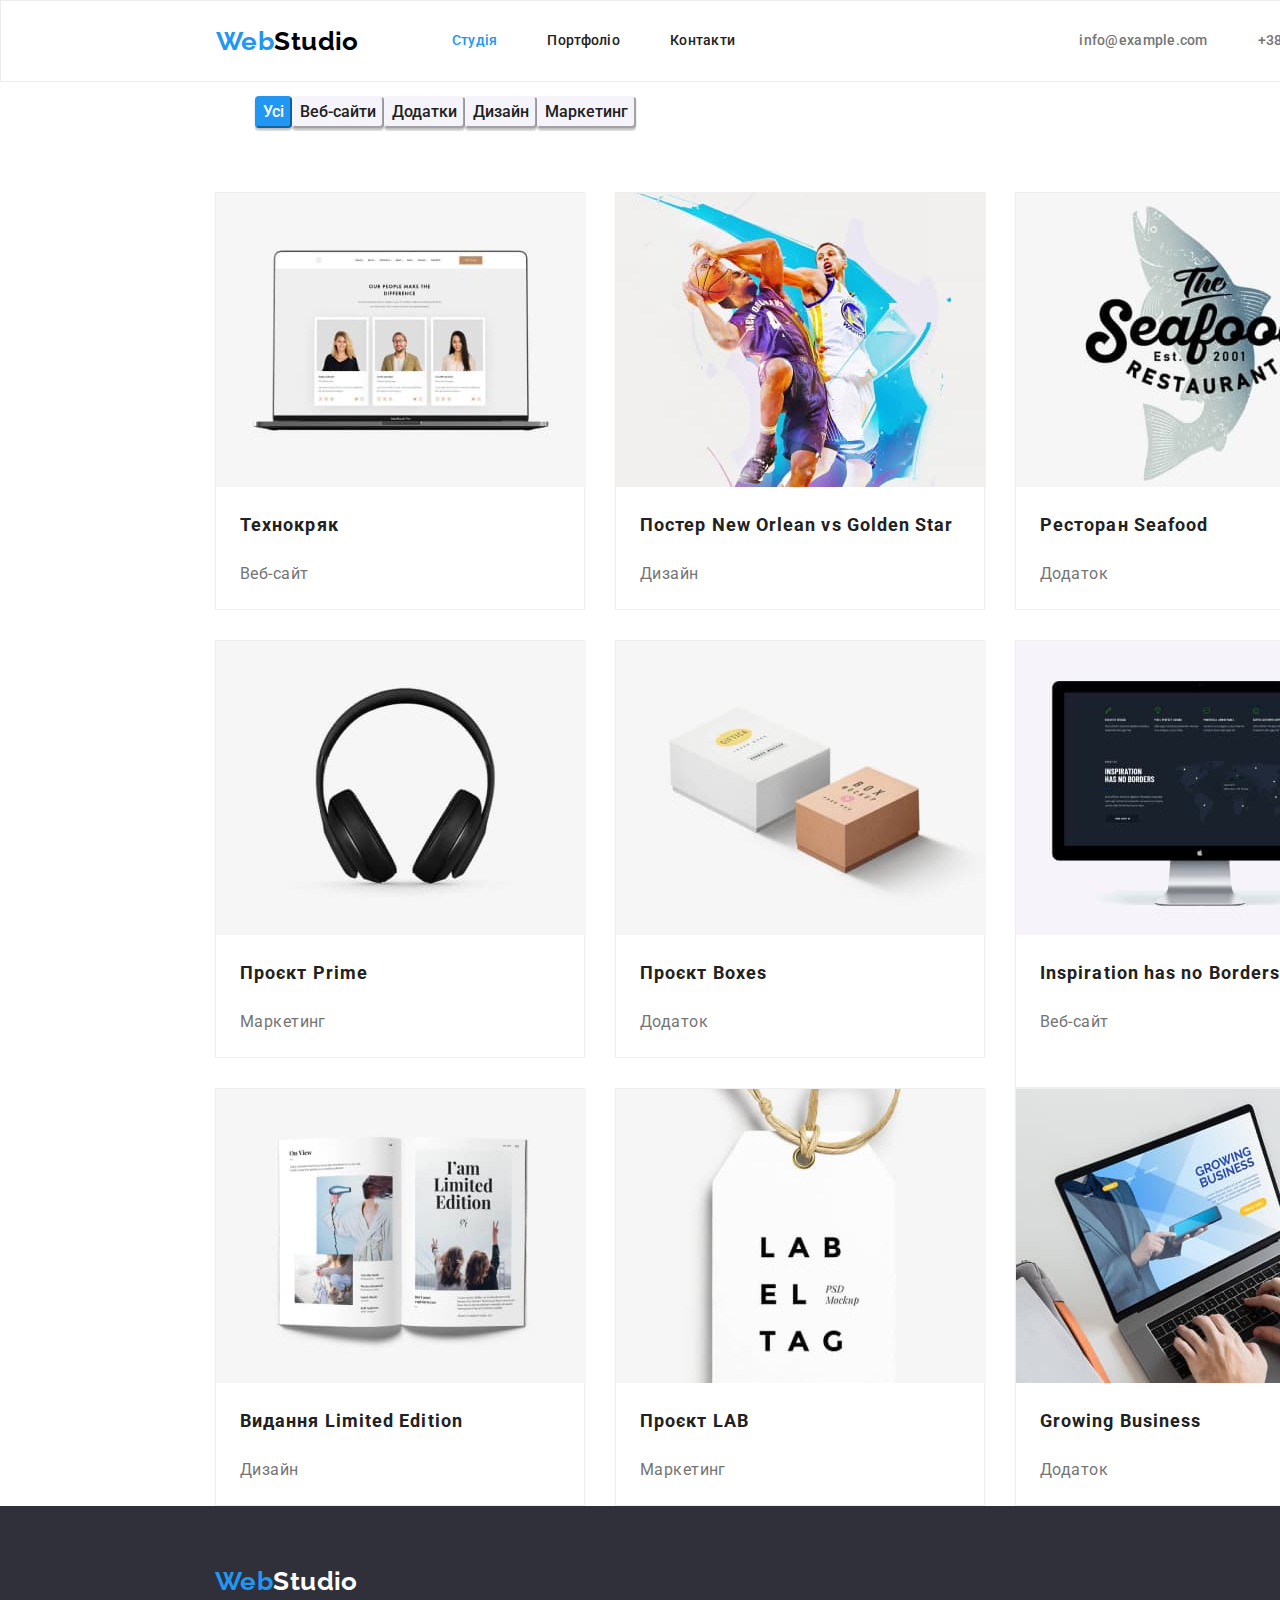
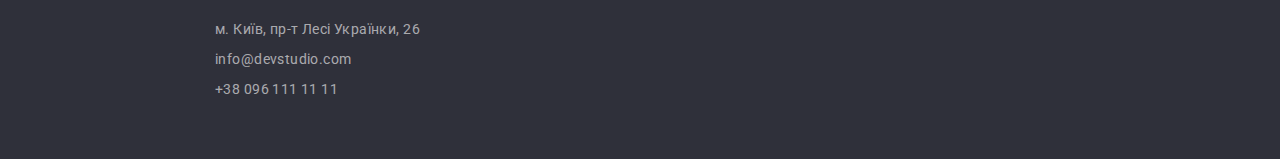
==== Portfolio.html @ 350e9b23 "commit" ====
<!DOCTYPE html>
<html lang="ua">
     <head>
            <meta charset="UTF-8" />
            <meta http-equiv="X-UA-Compatible" content="IE=edge" />
            <meta name="viewport" content="width=device-width, initial-scale=1.0" />
            <title>Студія</title>
            <link rel="stylesheet" href="./css/main.css">
            <link rel="stylesheet" href="./css/modern-normalize.css">
            <link rel="preconnect" href="https://fonts.googleapis.com">
            <link rel="preconnect" href="https://fonts.gstatic.com" crossorigin>
            <link rel="preconnect" href="https://fonts.googleapis.com">
            <link rel="preconnect" href="https://fonts.gstatic.com" crossorigin>
            <link href="https://fonts.googleapis.com/css2?family=Raleway:wght@500;700&family=Roboto:wght@400;500;700;900&display=swap" rel="stylesheet">
    </head>
    <body>
        <header class="header">
            <div class="nav-page conteiner">
            <a href="./index.html" class="logo link"><span>Web</span>Studio</a>
            <nav>
                <ul class="site-nav list">
                    <li><a class="link active" href="./index.html">Студія</a></li>
                    <li><a class="link" href="./Portfolio.html">Портфоліо</a></li>
                    <li><a class="link" href="#">Контакти</a></li>
                </ul>
            </nav>
            <ul class="auth-nav list">
                <li><a class="link" href="mailto:info@example.com">info@example.com</a></li>
                <li><a class="link" href="tel:+380991111111">+38 099 111 11 11</a></li>
            </ul>
        </div>
        </header>
        <main>
        <section class="portfolio">
        <div class="menu conteiner">
            <ul class="list">
                <li><button class="menu-button active" type="button">Усі</button></li>
                <li><button class="menu-button" type="button">Веб-сайти</button></li>
                <li><button class="menu-button" type="button">Додатки</button></li>
                <li><button class="menu-button" type="button">Дизайн</button></li>
                <li><button class="menu-button" type="button">Маркетинг</button></li>
            </ul>
        </div>
        <div class="conteiner">
            <ul class="examples list">
                <li class="card">
                    <div class="card-img">
                        <img src="./Images/Портфоліо1.jpg" alt="Сайт на ноутбуці" width="370px"></div>
                    <div class="card-text">
                        <h2 class="title">Технокряк</h2>
                        <p class="text"> Веб-сайт</p>
                    </div>
                </li>
                <li class="card">
                    <div class="card-img">
                        <img src="./Images/Портфоліо2.jpg" alt="Постер з баскетболістами" width="370px"></div>
                    <div class="card-text">
                        <h2 class="title">Постер New Orlean vs Golden Star</h2>
                        <p class="text">Дизайн</p>
                    </div>
                </li>
                <li class="card">
                    <div class="card-img">
                        <img src="./Images/Портфоліо3.jpg" alt="Логотип" width="370px"></div>
                    <div class="card-text">
                        <h2 class="title">Ресторан Seafood</h2>
                        <p class="text">Додаток</p>
                    </div>
                </li>
                <li class="card">
                    <div class="card-img">
                        <img src="./Images/Портфоліо4.jpg" alt="Навушники" width="370px"></div>
                    <div class="card-text">
                        <h2 class="title">Проєкт Prime</h2>
                        <p class="text">Маркетинг</p>
                    </div>
                </li>
                <li class="card">
                    <div class="card-img">
                        <img src="./Images/Портфоліо5.jpg" alt="Коробки" width="370px"></div>
                    <div class="card-text">
                        <h2 class="title">Проєкт Boxes</h2>
                        <p class="text">Додаток</p>
                    </div>
                </li>
                <li class="card">
                    <div class="card-img">
                        <img src="./Images/Портфоліо6.jpg" alt="Веб-сайт" width="370px"></div>
                    <div class="card-text">
                        <h2 class="title">Inspiration has no Borders</h2>
                        <p class="text">Веб-сайт</p>
                    </div>
                </li>
                <li class="card">
                    <div class="card-img">
                        <img src="./Images/Портфоліо7.jpg" alt="Журнал" width="370px"></div>
                    <div class="card-text">
                        <h2 class="title">Видання Limited Edition</h2>
                        <p class="text">Дизайн</p>
                    </div>
                </li>
                <li class="card">
                    <div class="card-img">
                        <img src="./Images/Портфоліо8.jpg" alt="Лейб" width="370px"></div>
                    <div class="card-text">
                        <h2 class="title">Проєкт LAB</h2>
                        <p class="text">Маркетинг</p>
                    </div>
                </li>
                    <li class="card">
                        <div class="card-img">
                            <img src="./Images/Портфоліо9.jpg" alt="Людина працює перед ноутбуком" width="370px"></div>
                        <div class="card-text">
                            <h2 class="title">Growing Business</h2>
                            <p class="text">Додаток</p>
                        </div>
                    </li>
            </ul>
        </div>
        </section>
        </main>
        <footer class="footer">
            <div class="conteiner">
            <a href="./index.html" class="logo-footer link"><span>Web</span>Studio</a>
            <address class="address"> 
               <a class="map link" href="Google map" target="_blank"> м. Київ, пр-т Лесі Українки, 26</a> 
               <a class="link" href="mailto:info@devstudio.com">info@devstudio.com</a> 
               <a class="link" href="tel:+380961111111">  +38 096 111 11 11</a>
            </address>
            </div>
        </footer>
    </body>
</html>
---- css/main.css ----
:root {
    --primary-text-color: #757575;
    --primary-black-color: #212121;
    --primary-white-color: #FFFFFF;
    --secondary-black-color: #000000;
    --accent-color: #2196F3;
    --white-bgc-color: #FFFFFF;
    --primary-bgc-color: #2F303A;
    --secondary-bgc-color: #F5F4FA; 
    --button-color: #2196F3;
}

body{
    color: var(--primary-text-color);

    width: 1600px;
    margin: 0;
}

*
::before, 
::after {
    box-sizing: border-box;
}

.list {
    list-style: none;
}

.link {
    text-decoration: none;
}

/* Header */

.header {
    background-color: var(--white-bgc-color);
    border: 1px solid #ECECEC;
}

.conteiner {
    width: 1200px;
    padding-left: 15px;
    padding-right: 15px;
    margin-left: 200px;
    margin-right: 200px;

    font-family: roboto,sans-serif;
    font-weight: 400;
    font-size: 14px;
    line-height: 1.7;
    letter-spacing: 0.03em;
    font-style: normal;
}

.header .conteiner {
    height: 80px;
    align-items: center;
}

.nav-page {
    display: flex;
    flex-direction: row;
}

.logo {
    font-family: raleway, sans-serif;
    font-style: normal;
    font-weight: 700;
    font-size: 26px;
    line-height: 1.19;
    color: var(--secondary-black-color);

    margin-top: auto;
    margin-bottom: auto;
    margin-right: 93px;
}

span {
    color: var(--accent-color);
}

.site-nav {
    display: flex;
    flex-direction: row;

    padding-left: 0px;
}

.site-nav > li:not(:last-child) {
    margin-right: 50px;
}

.site-nav .link {
    font-weight: 500;
    line-height: 1.14;
    letter-spacing: 0.02em;

    color: var(--primary-black-color);
}

.site-nav .active {
    color: var(--accent-color);
}

.auth-nav {
    display: flex;
    flex-direction: row;

    padding-left: 0px;
    margin-left: 344px;
}

.auth-nav > li:not(:last-child) {
    margin-right: 50px;
}

.site-nav .link:hover,
.site-nav .link:focus {
    color: var(--accent-color);
}

.auth-nav .link {
    font-weight: 500;
    line-height: 1.14;
    letter-spacing: 0.02em;

    color: var(--primary-text-color);
}

.auth-nav .link:hover,
.auth-nav .link:focus {
    color: var(--accent-color);
}

/* HERO */

.hero {
    display: flex;
    flex-direction: column;
    align-items: center;
    width: 1600px;
    height: 600px;
    background-color: var(--primary-bgc-color);
}

.hero .conteiner {
    display: flex;
    align-items: center;
    flex-wrap: nowrap;
    flex-direction: column;

    margin-top: 200px;
    margin-bottom: 200px;
}

.hero .title {
    font-style: normal;
    font-weight: 900;
    font-size: 44px;
    line-height: 1.36;
    letter-spacing: 0.06em;
    text-align: center;
    text-transform: uppercase;

    color: var(--primary-white-color);
    margin-top: 0px;
    margin-bottom: 30px;
    max-width: 696px;
}

.hero-button {
    display: flex;
    align-items: center;
    text-align: center;
    padding: 8px 30px;
    background-color: var(--button-color);
    box-shadow: 0px 4px 4px rgba(0, 0, 0, 0.15);
    border-radius: 4px;
    max-width: 216px;
    max-height: 50px;

    font-family: roboto, sans-serif;
    font-weight: 700;
    font-style: normal;
    font-size: 16px;
    line-height: 1.88;
    letter-spacing: 0.06em;
    
    color: var(--primary-white-color);
    cursor: pointer;
}

/* Adventages */

.adventages {
    margin-top: 94px;
    margin-bottom: 94px;
}

.adventages .list {
    display: flex;
    flex-direction: row;
    padding-left: 0;
    margin: 0;
    max-height:98px;
}

.adventages .item {
    width: 270px;
}

.adventages .item:not(:first-child) {
    margin-left: 30px;
}

.adventages .title {
    display: none;
}

.adventages .name {
    margin-top: 0;
    margin-bottom: 10px;
    height: 16px;

    font-weight: 700;
    line-height: 1.14;
 
    color: var(--primary-black-color);
    text-transform: uppercase;
}

.adventages .text {
    line-height: 1.71;
    margin: 0;
}

/* WORK */

.work {
    background-color: var(--white-bgc-color);
    margin-bottom: 94px;
}

.work .conteiner {
    display: flex;
    align-items: center;
    flex-direction: column;
    margin-bottom: 94px;
}

.work .title {
    margin-top: 0;
    margin-bottom: 50px;
    max-width: 366px;
    max-height: 42px;

    font-family: roboto, sans-serif;
    font-weight: 700;
    font-size: 36px;
    line-height: 1.17;


    color: var(--primary-black-color);
}

.work .list {
    display: flex;
    flex-direction: row;
    padding-left: 0;
    margin-top: 0;
    margin-bottom: 0;
}

.work .item{
    display: inline-block;
    max-width: 370px;
    max-height: 294px;
}

.work .item:not(:first-child){
    margin-left: 30px;
}

/* TEAM */

.team {
    padding-top: 94px;
    padding-bottom: 94px;
    background-color: var(--secondary-bgc-color);
    font-family: roboto, sans-serif;
}

.team .title {
    margin-top: 0;
    margin-bottom: 50px;
    font-weight: 700;
    font-size: 36px;
    line-height: 1.17;
    text-align: center;

    color: var(--primary-black-color);
}

.team .list {
    display: flex;
    flex-direction: row;
    padding-left: 0;
    margin: 0;
}

.team .card {
    display: inline-block;
    background-color: var(--white-bgc-color);
    box-shadow: 0px 1px 3px rgba(0, 0, 0, 0.12), 0px 1px 1px rgba(0, 0, 0, 0.14), 0px 2px 1px rgba(0, 0, 0, 0.2);
    border-radius: 0px 0px 4px 4px;
    width: 270px;
    height: 368px;
}

.team .card:not(:first-child){
    margin-left: 30px;
}

.team .item {
    margin-bottom: -7px;
}

.team .name {
    margin-top: 30px;
    margin-bottom: 10px;

    font-style: normal;
    font-weight: 500;
    font-size: 16px;
    line-height: 1.19;
    text-align: center;

    color: var(--primary-black-color)
}

.team .text {
    margin-bottom: 30px;
    margin-top: 0px;

    font-style: normal;
    font-weight: 400;
    font-size: 16px;
    line-height: 1.19;
    text-align: center;
}

/* FOOTER */

.footer {
    background-color: var(--primary-bgc-color);
    padding-top: 60px;
    padding-bottom: 60px;
}

.footer .adress{
    margin-top: 20px;
    font-style: normal;
}

.footer .logo-footer {
    font-family: raleway, sans-serif;
    font-style: normal;
    font-weight: 700;
    font-size: 26px;
    line-height: 1.19;
    color: var(--primary-white-color);
    width: 145px;
    height: 31px;
}

.address {
    display: flex;
    flex-direction: column;
    margin-top: 20px;
}

.adress .map.link {
    line-height: 1.71;
    color: var(--primary-white-color);
}

.address .link {
    max-height: 21px;
    
    font-family: inherit;
    font-style: normal;
    line-height: 1.71;
    color: rgba(255, 255, 255, 0.6);
}

.address .link:not(:last-child) {
    margin-bottom: 9px;
}

.adress .link:hover,
.adress .link:focus {
    color: var(--accent-color);
}

/* PORTFOLIO */

.portfolio {
    display: flex;
    background-color: var(--white-bgc-color);
    flex-direction: column;
}

.portfolio .menu{
    display: flex;
    align-self: center;
    width: 1200px;
    padding-left: 15px;
    padding-right: 15px;
    margin-left: 200px;
    margin-right: 200px;
}

.portfolio .list{
    display: flex;
    flex-direction: row;
    align-self: center;
    padding-right: 0;

    font-family: roboto,sans-serif;
    font-weight: 400;
    font-size: 14px;
    line-height: 1.7;
    letter-spacing: 0.03em;
    font-style: normal; 
}

.menu .menu-button {
    font-weight: 500;
    font-size: 16px;
    line-height: 1.62;
    text-align: center;

    color: var(--primary-black-color);
    border-color: var(--secondary-bgc-color);

    background: var(--secondary-bgc-color);
    box-shadow: 0px 3px 1px rgba(0, 0, 0, 0.1), 0px 1px 2px rgba(0, 0, 0, 0.08), 0px 2px 2px rgba(0, 0, 0, 0.12);
    border-radius: 4px;
}

.menu > li:not(:last-child) {
    margin-right: 8px;
}

.menu .menu-button:hover,
.menu .menu-button:focus {
    background-color: var(--accent-color);
    color: var(--primary-white-color);
    box-shadow: 0px 3px 1px rgba(0, 0, 0, 0.1), 0px 1px 2px rgba(0, 0, 0, 0.08), 0px 2px 2px rgba(0, 0, 0, 0.12);
}

.menu .menu-button.active {

    color: var(--primary-white-color);
    background-color: var(--accent-color);
    border-color: var(--button-color);
    box-shadow: 0px 3px 1px rgba(0, 0, 0, 0.1), 0px 1px 2px rgba(0, 0, 0, 0.08), 0px 2px 2px rgba(0, 0, 0, 0.12);
}

.portfolio .examples {
    display: flex;
    flex-direction: row;
    align-self: center;
    flex-wrap: wrap;
    padding-top: 50px;
    padding-left: 0;
    margin: 0;
}

.portfolio .card{
    margin-right: 30px;
    margin-bottom: 30px;
    width: 372px;
    border: 1px solid #EEEEEE;
}

.portfolio .card:nth-child(3n) {
    margin-right: 0;
}

.portfolio .card:nth-child(n+6) {
    margin-bottom: 0px;
}

.examples .card-img {
    display: block;
    width: 370px;
    height: 294px;
}

.examples .card-text {
    width: 370px;
    padding-top: 20px;
    padding-bottom: 20px;
    padding-left: 24px;
    padding-right: 24px;
}

.examples .title {
    margin-top: 0;
    font-style: normal;
    font-weight: 700;
    font-size: 18px;
    line-height: 2.00;
    letter-spacing: 0.06em;

    color: var(--primary-black-color);
}

.examples .text {
    margin-bottom: 0;
    font-size: 16px;
    line-height: 1.88;
}

.examples .card {
    background-color: var(--primary-white-color);
    width: 370px;
}
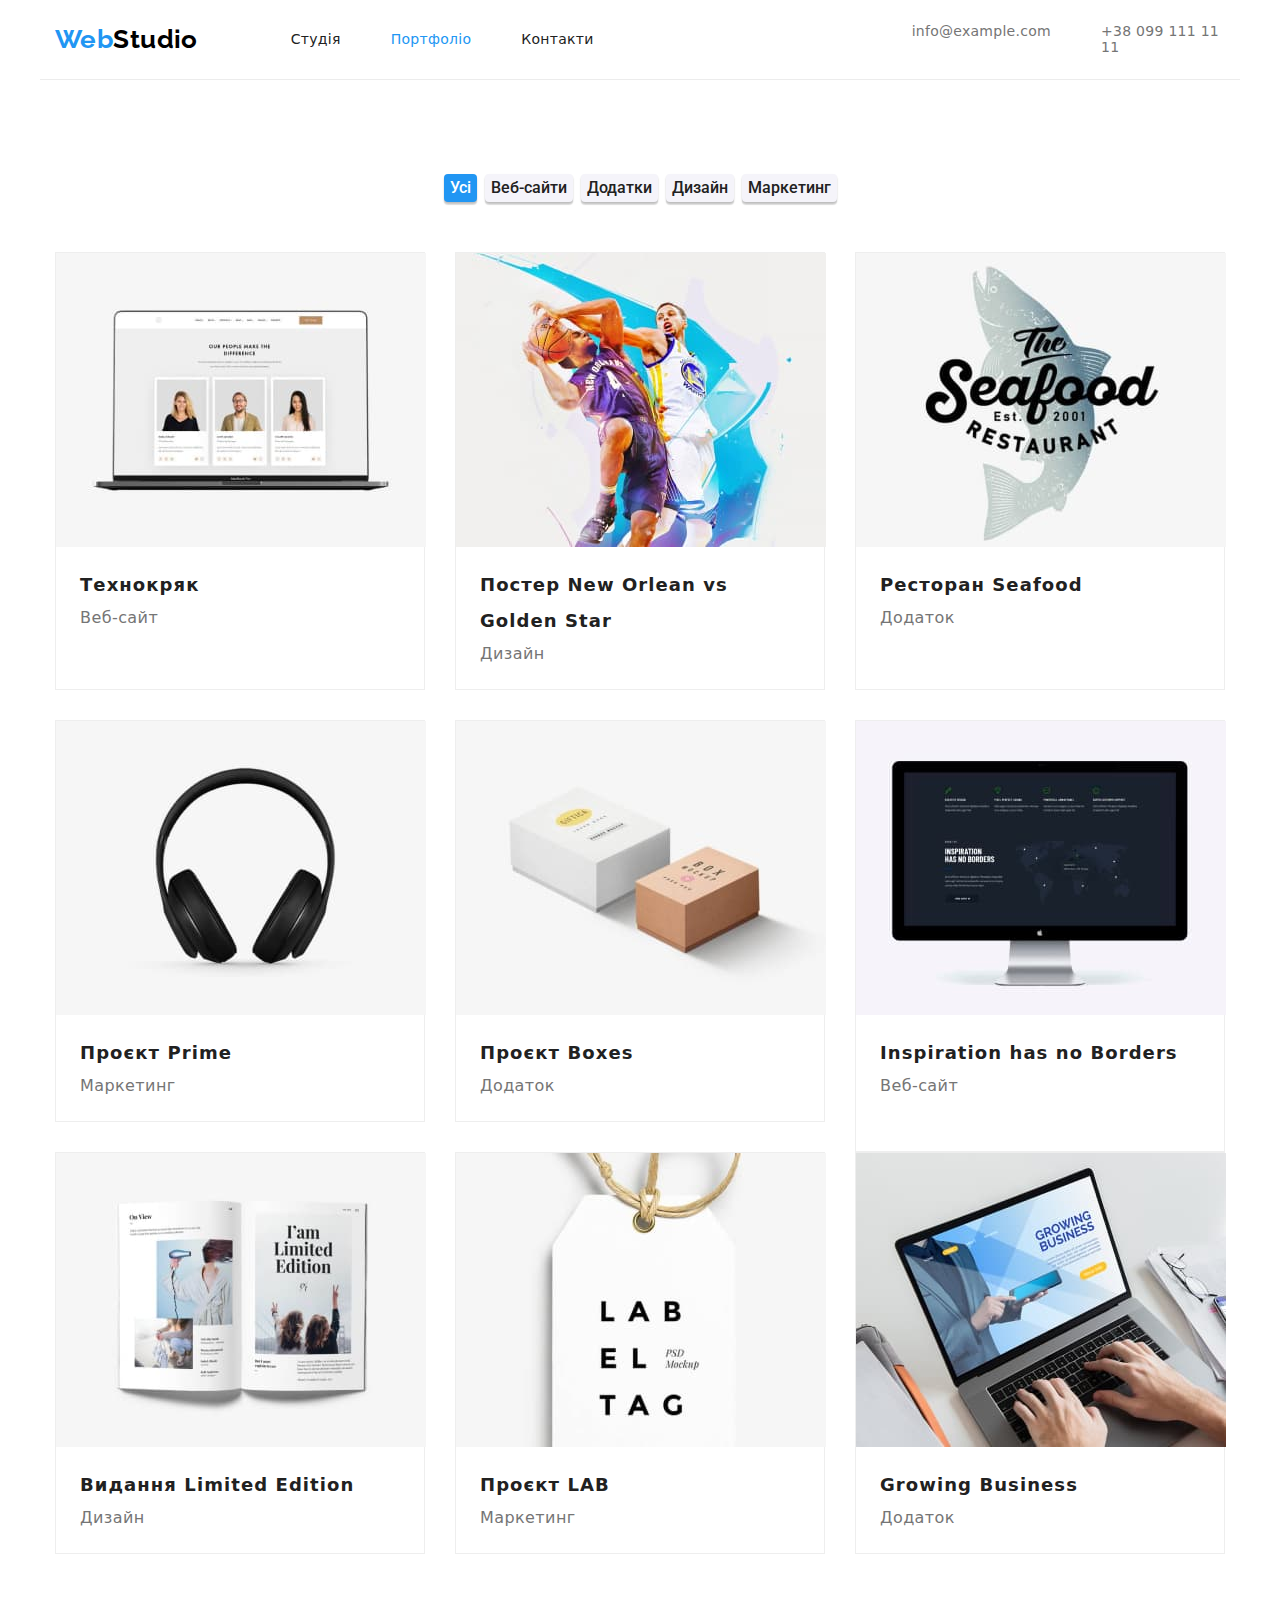
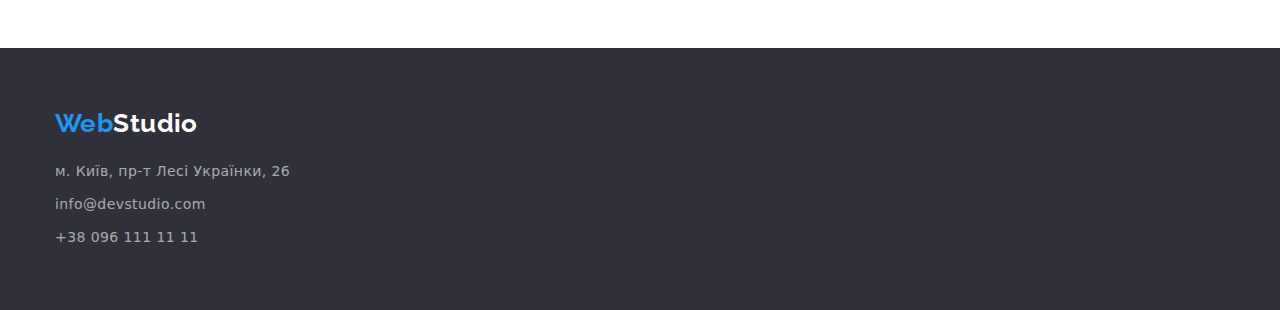
==== commit 427890a7: "commit" ====
--- a/Portfolio.html
+++ b/Portfolio.html
@@ -19,8 +19,8 @@
             <a href="./index.html" class="logo link"><span>Web</span>Studio</a>
             <nav>
                 <ul class="site-nav list">
-                    <li><a class="link active" href="./index.html">Студія</a></li>
-                    <li><a class="link" href="./Portfolio.html">Портфоліо</a></li>
+                    <li><a class="link" href="./index.html">Студія</a></li>
+                    <li><a class="link active" href="./Portfolio.html">Портфоліо</a></li>
                     <li><a class="link" href="#">Контакти</a></li>
                 </ul>
             </nav>
@@ -32,8 +32,8 @@
         </header>
         <main>
         <section class="portfolio">
-        <div class="menu conteiner">
-            <ul class="list">
+        <div class="menu-conteiner">
+            <ul class=" list">
                 <li><button class="menu-button active" type="button">Усі</button></li>
                 <li><button class="menu-button" type="button">Веб-сайти</button></li>
                 <li><button class="menu-button" type="button">Додатки</button></li>
@@ -41,7 +41,7 @@
                 <li><button class="menu-button" type="button">Маркетинг</button></li>
             </ul>
         </div>
-        <div class="conteiner">
+        <div class="examples-conteiner">
             <ul class="examples list">
                 <li class="card">
                     <div class="card-img">
--- a/css/main.css
+++ b/css/main.css
@@ -12,40 +12,9 @@
 }
 
 body{
+    margin: 0 auto;
+
     color: var(--primary-text-color);
-
-    width: 1600px;
-    margin: 0;
-}
-
-*
-::before, 
-::after {
-    box-sizing: border-box;
-}
-
-.list {
-    list-style: none;
-}
-
-.link {
-    text-decoration: none;
-}
-
-/* Header */
-
-.header {
-    background-color: var(--white-bgc-color);
-    border: 1px solid #ECECEC;
-}
-
-.conteiner {
-    width: 1200px;
-    padding-left: 15px;
-    padding-right: 15px;
-    margin-left: 200px;
-    margin-right: 200px;
-
     font-family: roboto,sans-serif;
     font-weight: 400;
     font-size: 14px;
@@ -53,6 +22,54 @@
     letter-spacing: 0.03em;
     font-style: normal;
 }
+   
+h1,
+h2,
+h3,
+h4,
+h5,
+h6,
+p,
+ul {
+    margin: 0;
+    padding: 0;
+}
+
+button {
+    border: 0;
+}
+
+img {
+    display: block;
+}
+
+*
+::before, 
+::after {
+    box-sizing: border-box;
+}
+
+.list {
+    list-style: none;
+}
+
+.link {
+    text-decoration: none;
+}
+
+/* Header */
+
+.conteiner, .menu-conteiner, .examples-conteiner {
+    width: 1200px;
+    padding-left: 15px;
+    padding-right: 15px;
+    margin:0 auto;
+}
+
+.header {
+    background-color: var(--white-bgc-color);
+
+}
 
 .header .conteiner {
     height: 80px;
@@ -62,6 +79,7 @@
 .nav-page {
     display: flex;
     flex-direction: row;
+    border-bottom: 1px solid #ECECEC;
 }
 
 .logo {
@@ -84,8 +102,9 @@
 .site-nav {
     display: flex;
     flex-direction: row;
-
     padding-left: 0px;
+    margin-top: auto;
+    margin-bottom: auto;
 }
 
 .site-nav > li:not(:last-child) {
@@ -107,9 +126,10 @@
 .auth-nav {
     display: flex;
     flex-direction: row;
-
     padding-left: 0px;
-    margin-left: 344px;
+    margin-left: 318px;
+    margin-top: auto;
+    margin-bottom: auto;
 }
 
 .auth-nav > li:not(:last-child) {
@@ -122,6 +142,9 @@
 }
 
 .auth-nav .link {
+    display: flex;
+    justify-content: center;
+    align-items: center;
     font-weight: 500;
     line-height: 1.14;
     letter-spacing: 0.02em;
@@ -129,9 +152,21 @@
     color: var(--primary-text-color);
 }
 
+.auth-nav .envelope-icon,
+.auth-nav .smartphone-icon{
+    margin-right: 10px;
+    fill: var(--primary-text-color);
+}
+
+
 .auth-nav .link:hover,
-.auth-nav .link:focus {
+.auth-nav .link:focus{
     color: var(--accent-color);
+}
+
+.envelope-icon,.smartphone-icon:hover,
+.envelope-icon,.smartphone-icon:focus{
+    fill: var(--accent-color);
 }
 
 /* HERO */
@@ -140,9 +175,8 @@
     display: flex;
     flex-direction: column;
     align-items: center;
-    width: 1600px;
-    height: 600px;
-    background-color: var(--primary-bgc-color);
+    background-image: url(/Images/bgc-hero.jpg);
+    background-size: cover;
 }
 
 .hero .conteiner {
@@ -174,14 +208,11 @@
     display: flex;
     align-items: center;
     text-align: center;
-    padding: 8px 30px;
+    padding: 10px 32px;
     background-color: var(--button-color);
     box-shadow: 0px 4px 4px rgba(0, 0, 0, 0.15);
     border-radius: 4px;
-    max-width: 216px;
-    max-height: 50px;
-
-    font-family: roboto, sans-serif;
+    
     font-weight: 700;
     font-style: normal;
     font-size: 16px;
@@ -197,18 +228,27 @@
 .adventages {
     margin-top: 94px;
     margin-bottom: 94px;
-}
+ }
 
 .adventages .list {
     display: flex;
     flex-direction: row;
     padding-left: 0;
     margin: 0;
-    max-height:98px;
 }
 
 .adventages .item {
     width: 270px;
+}
+
+.adventages .adventages-icon-bgc {
+    display: flex;
+    align-items: center;
+    justify-content: center;
+    height: 120px;
+    background-color: var(--secondary-bgc-color);
+    border-radius: 4px;
+    margin-bottom: 30px;
 }
 
 .adventages .item:not(:first-child) {
@@ -222,7 +262,6 @@
 .adventages .name {
     margin-top: 0;
     margin-bottom: 10px;
-    height: 16px;
 
     font-weight: 700;
     line-height: 1.14;
@@ -243,24 +282,14 @@
     margin-bottom: 94px;
 }
 
-.work .conteiner {
-    display: flex;
-    align-items: center;
-    flex-direction: column;
-    margin-bottom: 94px;
-}
-
 .work .title {
     margin-top: 0;
     margin-bottom: 50px;
-    max-width: 366px;
-    max-height: 42px;
-
-    font-family: roboto, sans-serif;
+    text-align: center;
+
     font-weight: 700;
     font-size: 36px;
     line-height: 1.17;
-
 
     color: var(--primary-black-color);
 }
@@ -271,12 +300,6 @@
     padding-left: 0;
     margin-top: 0;
     margin-bottom: 0;
-}
-
-.work .item{
-    display: inline-block;
-    max-width: 370px;
-    max-height: 294px;
 }
 
 .work .item:not(:first-child){
@@ -289,7 +312,6 @@
     padding-top: 94px;
     padding-bottom: 94px;
     background-color: var(--secondary-bgc-color);
-    font-family: roboto, sans-serif;
 }
 
 .team .title {
@@ -306,8 +328,6 @@
 .team .list {
     display: flex;
     flex-direction: row;
-    padding-left: 0;
-    margin: 0;
 }
 
 .team .card {
@@ -315,16 +335,10 @@
     background-color: var(--white-bgc-color);
     box-shadow: 0px 1px 3px rgba(0, 0, 0, 0.12), 0px 1px 1px rgba(0, 0, 0, 0.14), 0px 2px 1px rgba(0, 0, 0, 0.2);
     border-radius: 0px 0px 4px 4px;
-    width: 270px;
-    height: 368px;
 }
 
 .team .card:not(:first-child){
     margin-left: 30px;
-}
-
-.team .item {
-    margin-bottom: -7px;
 }
 
 .team .name {
@@ -341,7 +355,7 @@
 }
 
 .team .text {
-    margin-bottom: 30px;
+    padding-bottom: 16px;
     margin-top: 0px;
 
     font-style: normal;
@@ -350,6 +364,45 @@
     line-height: 1.19;
     text-align: center;
 }
+
+.social-link__list{
+    display: flex;
+    justify-content: center;
+    margin-bottom: 30px;
+}
+
+.social-link__list .social-link__item {
+    display: flex;
+    justify-content: center;
+    width: 44px;
+    height: 44px;
+}
+
+.social-link {
+    display: flex;
+    align-self: center;
+}
+
+.social-link__list .social-link__item:hover,
+.social-link__list .social-link__item:focus {
+    background-color: var(--accent-color);
+    background-size: 44px 44px;
+    border-radius: 50%;
+}
+
+.social-link__list .social-link__item:not(:last-child) {
+    margin-right: 10px;
+}
+
+.social-link__list .social-link__icon {
+    fill: #AFB1B8;
+}
+
+.social-link__list .social-link__icon:hover,
+.social-link__list .social-link__icon:focus {
+    fill: var(--primary-white-color);
+}
+
 
 /* FOOTER */
 
@@ -371,8 +424,6 @@
     font-size: 26px;
     line-height: 1.19;
     color: var(--primary-white-color);
-    width: 145px;
-    height: 31px;
 }
 
 .address {
@@ -387,8 +438,6 @@
 }
 
 .address .link {
-    max-height: 21px;
-    
     font-family: inherit;
     font-style: normal;
     line-height: 1.71;
@@ -407,26 +456,13 @@
 /* PORTFOLIO */
 
 .portfolio {
-    display: flex;
-    background-color: var(--white-bgc-color);
-    flex-direction: column;
-}
-
-.portfolio .menu{
-    display: flex;
-    align-self: center;
-    width: 1200px;
-    padding-left: 15px;
-    padding-right: 15px;
-    margin-left: 200px;
-    margin-right: 200px;
-}
-
-.portfolio .list{
-    display: flex;
-    flex-direction: row;
-    align-self: center;
-    padding-right: 0;
+    margin-bottom: 94px;
+}
+
+.menu-conteiner .list{
+    display: flex;
+    justify-content: center;
+    margin-top: 94px;
 
     font-family: roboto,sans-serif;
     font-weight: 400;
@@ -436,11 +472,16 @@
     font-style: normal; 
 }
 
-.menu .menu-button {
+.menu-conteiner .list > li:not(:last-child) {
+    margin-right: 8px;
+}
+
+.menu-conteiner .menu-button {
     font-weight: 500;
     font-size: 16px;
     line-height: 1.62;
     text-align: center;
+    border: 0;
 
     color: var(--primary-black-color);
     border-color: var(--secondary-bgc-color);
@@ -450,18 +491,15 @@
     border-radius: 4px;
 }
 
-.menu > li:not(:last-child) {
-    margin-right: 8px;
-}
-
-.menu .menu-button:hover,
-.menu .menu-button:focus {
+
+.menu-conteiner .menu-button:hover,
+.menu-conteiner .menu-button:focus {
     background-color: var(--accent-color);
     color: var(--primary-white-color);
     box-shadow: 0px 3px 1px rgba(0, 0, 0, 0.1), 0px 1px 2px rgba(0, 0, 0, 0.08), 0px 2px 2px rgba(0, 0, 0, 0.12);
 }
 
-.menu .menu-button.active {
+.menu-conteiner .menu-button.active {
 
     color: var(--primary-white-color);
     background-color: var(--accent-color);
@@ -494,14 +532,16 @@
     margin-bottom: 0px;
 }
 
+.examples .card {
+    background-color: var(--primary-white-color);
+    width: 370px;
+}
+
 .examples .card-img {
     display: block;
-    width: 370px;
-    height: 294px;
 }
 
 .examples .card-text {
-    width: 370px;
     padding-top: 20px;
     padding-bottom: 20px;
     padding-left: 24px;
@@ -525,7 +565,3 @@
     line-height: 1.88;
 }
 
-.examples .card {
-    background-color: var(--primary-white-color);
-    width: 370px;
-}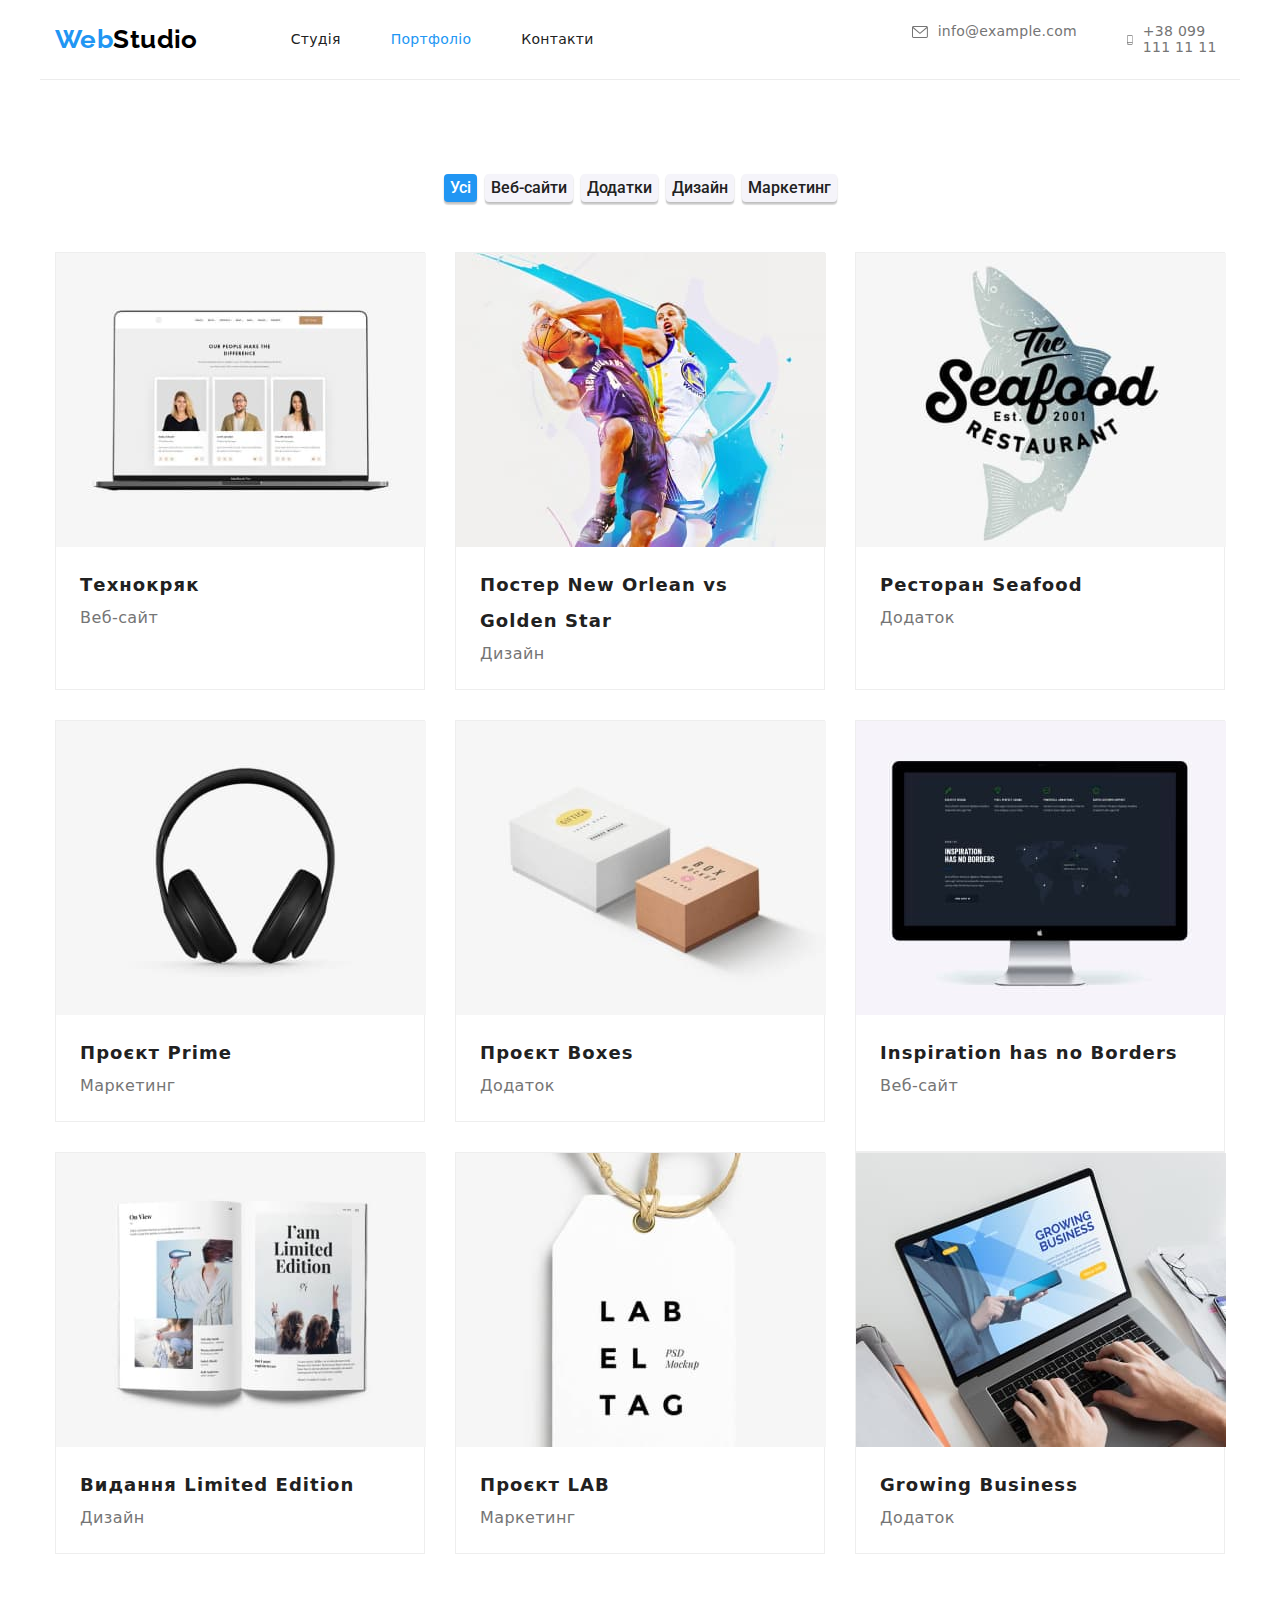
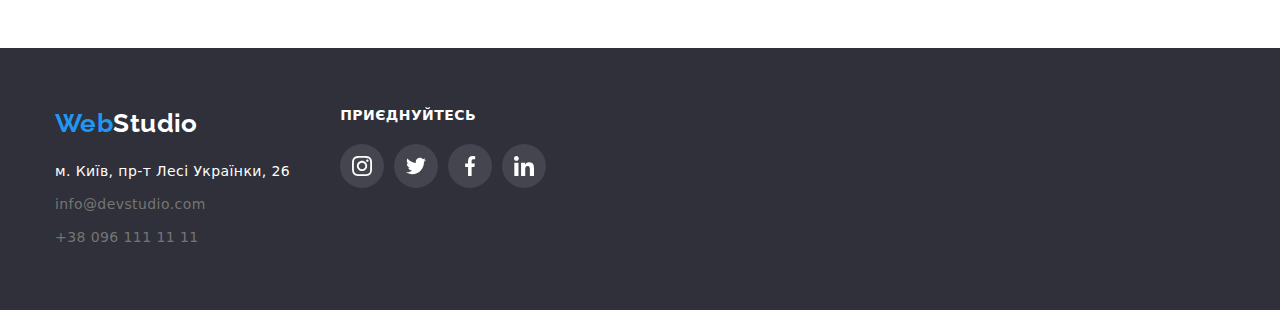
==== commit c43d49aa: "commit" ====
--- a/Portfolio.html
+++ b/Portfolio.html
@@ -25,8 +25,16 @@
                 </ul>
             </nav>
             <ul class="auth-nav list">
-                <li><a class="link" href="mailto:info@example.com">info@example.com</a></li>
-                <li><a class="link" href="tel:+380991111111">+38 099 111 11 11</a></li>
+                    <li class="contacts"><a class="link" href="mailto:info@example.com">
+                        <svg class="envelope-icon" width="16" height="12">
+                            <use href="./Images/sprite.svg#icon-envelope"></use>
+                        </svg>
+                        info@example.com</a></li>
+                    <li class="contacts"><a class="link" href="tel:+380991111111"> 
+                        <svg class="smartphone-icon" width="10" height="16">
+                            <use href="./Images/sprite.svg#icon-smartphone"></use>
+                        </svg>
+                        +38 099 111 11 11</a></li>
             </ul>
         </div>
         </header>
@@ -121,6 +129,7 @@
         </main>
         <footer class="footer">
             <div class="conteiner">
+            <div class="footer-address">
             <a href="./index.html" class="logo-footer link"><span>Web</span>Studio</a>
             <address class="address"> 
                <a class="map link" href="Google map" target="_blank"> м. Київ, пр-т Лесі Українки, 26</a> 
@@ -128,6 +137,40 @@
                <a class="link" href="tel:+380961111111">  +38 096 111 11 11</a>
             </address>
             </div>
+            <div class="footer-link">
+                <h2 class="call">приєднуйтесь</h2>
+                <ul class="footer-link__list list">
+                    <li>
+                        <a class="footer-link__item" href="https://www.instagram.com/">
+                            <svg class="footer-link__icon"  width="20" height="20">
+                                <use href="./Images/sprite.svg#icon-instagram"></use>
+                            </svg>
+                        </a>
+                    </li>
+                    <li>
+                        <a class="footer-link__item" href="https://twitter.com/">
+                            <svg class="footer-link__icon" width="20" height="20">
+                                <use href="./Images/sprite.svg#icon-twitter"></use>
+                            </svg>
+                        </a>
+                    </li>
+                    <li>
+                        <a class="footer-link__item" href="https://uk-ua.facebook.com/">
+                            <svg class="footer-link__icon" width="20" height="20">
+                                <use href="./Images/sprite.svg#icon-facebook"></use>
+                            </svg>
+                        </a>
+                    </li>
+                    <li>
+                        <a class="footer-link__item" href="https://ua.linkedin.com/">
+                            <svg class="footer-link__icon" width="20" height="20">
+                                <use href="./Images/sprite.svg#icon-linkedin"></use>
+                            </svg>
+                        </a>
+                    </li>
+                </ul>
+            </div>
+        </div>
         </footer>
     </body>
 </html>--- a/css/main.css
+++ b/css/main.css
@@ -158,24 +158,36 @@
     fill: var(--primary-text-color);
 }
 
-
 .auth-nav .link:hover,
 .auth-nav .link:focus{
     color: var(--accent-color);
 }
 
-.envelope-icon,.smartphone-icon:hover,
-.envelope-icon,.smartphone-icon:focus{
+.auth-nav li:hover .envelope-icon,
+.auth-nav li:hover .smartphone-icon {
     fill: var(--accent-color);
 }
 
+.auth-nav li:focus .envelope-icon,
+.auth-nav li:focus .smartphone-icon {
+    fill: var(--accent-color);
+}
+
+
 /* HERO */
 
 .hero {
     display: flex;
     flex-direction: column;
     align-items: center;
-    background-image: url(/Images/bgc-hero.jpg);
+   
+    background-color: var(--secondary-black-color);
+    background-image: linear-gradient(
+        rgba(47, 48, 58, 0.4),
+        rgba(47, 48, 58, 0.4)
+      ), url(/Images/bgc-hero.jpg);
+    background-repeat: no-repeat;
+    background-position: center;
     background-size: cover;
 }
 
@@ -371,16 +383,12 @@
     margin-bottom: 30px;
 }
 
-.social-link__list .social-link__item {
-    display: flex;
+.social-link {
+    display: flex;
+    align-items: center;
     justify-content: center;
     width: 44px;
     height: 44px;
-}
-
-.social-link {
-    display: flex;
-    align-self: center;
 }
 
 .social-link__list .social-link__item:hover,
@@ -398,20 +406,67 @@
     fill: #AFB1B8;
 }
 
-.social-link__list .social-link__icon:hover,
-.social-link__list .social-link__icon:focus {
+.social-link__list li:hover .social-link__icon,
+.social-link__list li:focus .social-link__icon {
     fill: var(--primary-white-color);
 }
 
+/* CLIENTS */
+
+.clients {
+    padding-top: 94px;
+    padding-bottom: 94px;
+}
+
+.clients .title {
+    font-weight: 700;
+    font-size: 36px;
+    line-height: 1.17;
+    text-align: center;
+    color: var(--primary-black-color);
+    margin-bottom: 50px;
+}
+
+.clients .list {
+    display: flex;
+    justify-content: center;
+    align-self: center;
+}
+
+.clients-list__item {
+    display: flex;
+    justify-content: center;
+    align-items: center;
+    width: 172px;
+    height: 92px;
+    border: 1px solid #AFB1B8;
+    border-radius: 4px;
+    fill: #AFB1B8;
+}
+
+.clients-list__item:hover,
+.clients-list__item:focus {
+    fill: var(--accent-color);
+    border-color: var(--accent-color);
+}
+
+.clients-list__item:not(:last-child) {
+    margin-right: 30px;
+}
 
 /* FOOTER */
 
 .footer {
+    
     background-color: var(--primary-bgc-color);
     padding-top: 60px;
     padding-bottom: 60px;
 }
 
+.footer .conteiner {
+    display: flex;
+}
+
 .footer .adress{
     margin-top: 20px;
     font-style: normal;
@@ -430,32 +485,78 @@
     display: flex;
     flex-direction: column;
     margin-top: 20px;
-}
-
-.adress .map.link {
+    margin-right: 50px;
+}
+
+.address .map.link {
     line-height: 1.71;
     color: var(--primary-white-color);
 }
 
-.address .link {
+.address .link{
     font-family: inherit;
     font-style: normal;
     line-height: 1.71;
-    color: rgba(255, 255, 255, 0.6);
+    color: var(--primary-text-color);
 }
 
 .address .link:not(:last-child) {
     margin-bottom: 9px;
 }
 
-.adress .link:hover,
-.adress .link:focus {
+.address .link:hover,
+.address .link:focus {
     color: var(--accent-color);
 }
 
+.footer-link {
+    display: flex;
+    flex-direction: column;
+}
+
+.footer-link .call {
+    font-size: 14px;
+    font-weight: 700;
+    line-height: 1.14;
+    text-transform: uppercase;
+    margin-bottom: 20px;
+    color: var(--primary-white-color);
+}
+
+.footer-link__list {
+    display: flex;
+    justify-content: center;
+    align-self: center;
+}
+
+.footer-link__item {
+    display: flex;
+    align-items: center;
+    justify-content: center;
+    width: 44px;
+    height: 44px;
+    fill: var(--primary-white-color);
+    border-radius: 50%;
+    background-size: 44px 44px;
+    background-color: rgba(255, 255, 255, 0.1);
+}
+
+.footer-link__list li:not(:last-child) {
+    margin-right: 10px;
+}
+
+.footer-link__list .footer-link__item:hover,
+.footer-link__list .footer-link__item:focus {
+    background-color: var(--accent-color);
+    background-size: 44px 44px;
+    border-radius: 50%;
+}
+
+
 /* PORTFOLIO */
 
 .portfolio {
+    margin-top: 94px;
     margin-bottom: 94px;
 }
 
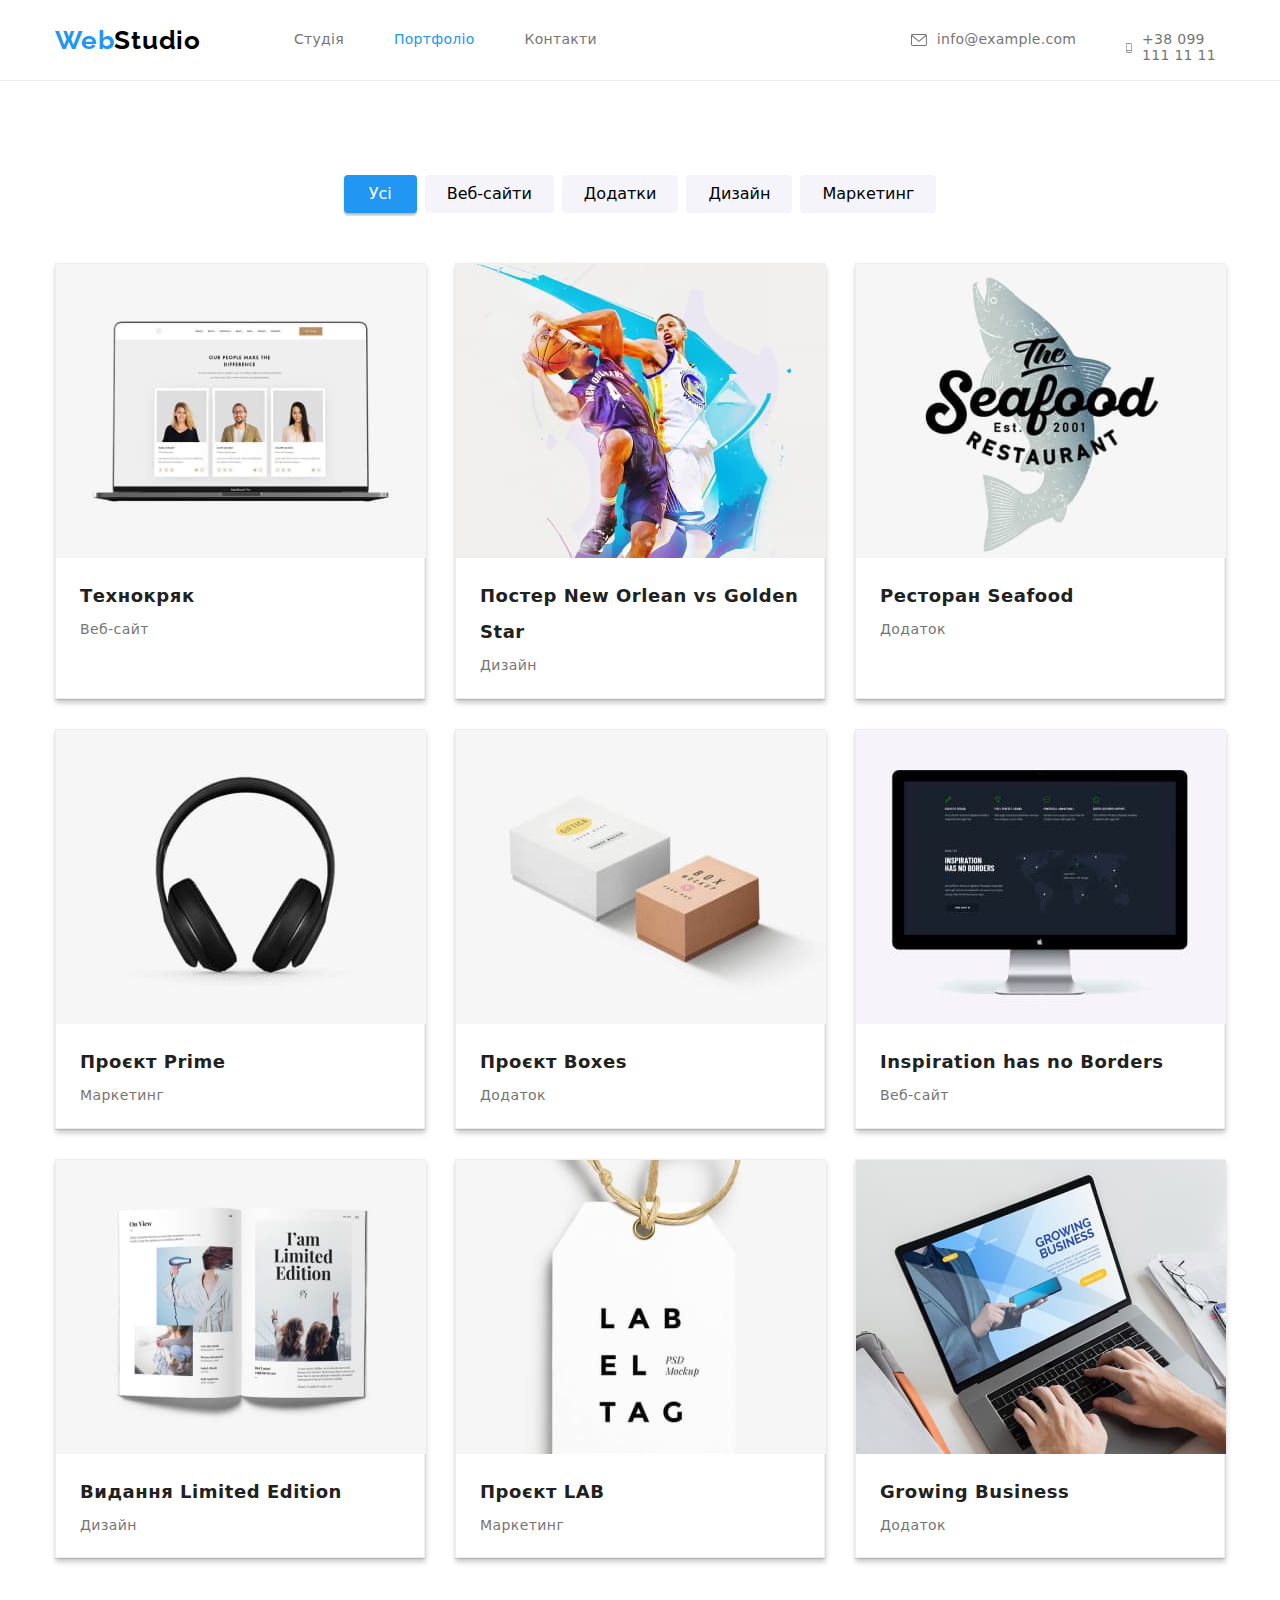
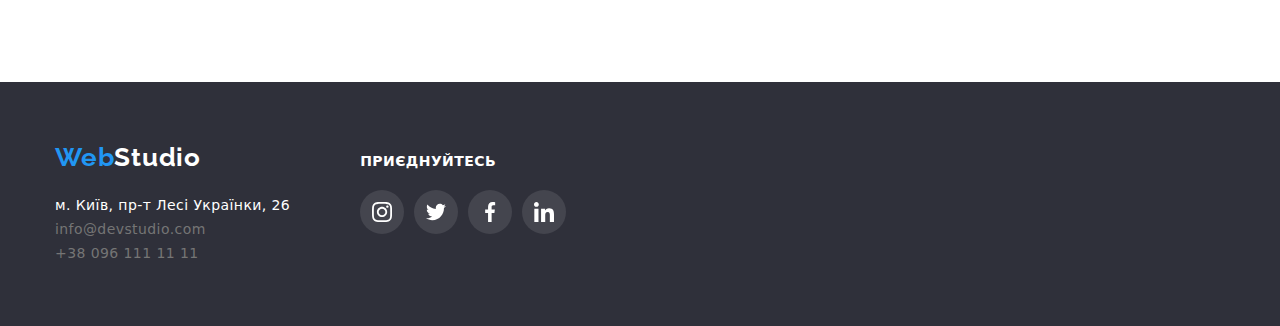
==== commit c4ca0c83: "commit" ====
--- a/Portfolio.html
+++ b/Portfolio.html
@@ -16,22 +16,22 @@
     <body>
         <header class="header">
             <div class="nav-page conteiner">
-            <a href="./index.html" class="logo link"><span>Web</span>Studio</a>
+            <a href="./index.html" class="nav-logo__link"><span>Web</span>Studio</a>
             <nav>
-                <ul class="site-nav list">
-                    <li><a class="link" href="./index.html">Студія</a></li>
-                    <li><a class="link active" href="./Portfolio.html">Портфоліо</a></li>
-                    <li><a class="link" href="#">Контакти</a></li>
+                <ul class="site-nav__list">
+                    <li><a class="site-nav__link" href="./index.html">Студія</a></li>
+                    <li><a class="site-nav__link  active" href="./Portfolio.html">Портфоліо</a></li>
+                    <li><a class="site-nav__link" href="#">Контакти</a></li>
                 </ul>
             </nav>
-            <ul class="auth-nav list">
-                    <li class="contacts"><a class="link" href="mailto:info@example.com">
-                        <svg class="envelope-icon" width="16" height="12">
+            <ul class="auth-nav__list">
+                    <li class="auth-nav__item"><a class="auth-nav__link" href="mailto:info@example.com">
+                        <svg class="auth-nav__envelope-icon" width="16" height="12">
                             <use href="./Images/sprite.svg#icon-envelope"></use>
                         </svg>
                         info@example.com</a></li>
-                    <li class="contacts"><a class="link" href="tel:+380991111111"> 
-                        <svg class="smartphone-icon" width="10" height="16">
+                    <li class="auth-nav__item"><a class="auth-nav__link" href="tel:+380991111111"> 
+                        <svg class="auth-nav__smartphone-icon" width="10" height="16">
                             <use href="./Images/sprite.svg#icon-smartphone"></use>
                         </svg>
                         +38 099 111 11 11</a></li>
@@ -40,8 +40,8 @@
         </header>
         <main>
         <section class="portfolio">
-        <div class="menu-conteiner">
-            <ul class=" list">
+        <div class="conteiner">
+            <ul class="menu-list">
                 <li><button class="menu-button active" type="button">Усі</button></li>
                 <li><button class="menu-button" type="button">Веб-сайти</button></li>
                 <li><button class="menu-button" type="button">Додатки</button></li>
@@ -49,78 +49,78 @@
                 <li><button class="menu-button" type="button">Маркетинг</button></li>
             </ul>
         </div>
-        <div class="examples-conteiner">
-            <ul class="examples list">
-                <li class="card">
+        <div class="examples conteiner">
+            <ul class="examples-list">
+                <li class="examples-card">
                     <div class="card-img">
                         <img src="./Images/Портфоліо1.jpg" alt="Сайт на ноутбуці" width="370px"></div>
                     <div class="card-text">
-                        <h2 class="title">Технокряк</h2>
-                        <p class="text"> Веб-сайт</p>
+                        <h2 class="examples-card__name">Технокряк</h2>
+                        <p class="examples-card__text"> Веб-сайт</p>
                     </div>
                 </li>
-                <li class="card">
+                <li class="examples-card">
                     <div class="card-img">
                         <img src="./Images/Портфоліо2.jpg" alt="Постер з баскетболістами" width="370px"></div>
                     <div class="card-text">
-                        <h2 class="title">Постер New Orlean vs Golden Star</h2>
-                        <p class="text">Дизайн</p>
+                        <h2 class="examples-card__name">Постер New Orlean vs Golden Star</h2>
+                        <p class="examples-card__text">Дизайн</p>
                     </div>
                 </li>
-                <li class="card">
+                <li class="examples-card">
                     <div class="card-img">
                         <img src="./Images/Портфоліо3.jpg" alt="Логотип" width="370px"></div>
                     <div class="card-text">
-                        <h2 class="title">Ресторан Seafood</h2>
-                        <p class="text">Додаток</p>
+                        <h2 class="examples-card__name">Ресторан Seafood</h2>
+                        <p class="examples-card__text">Додаток</p>
                     </div>
                 </li>
-                <li class="card">
+                <li class="examples-card">
                     <div class="card-img">
                         <img src="./Images/Портфоліо4.jpg" alt="Навушники" width="370px"></div>
                     <div class="card-text">
-                        <h2 class="title">Проєкт Prime</h2>
-                        <p class="text">Маркетинг</p>
+                        <h2 class="examples-card__name">Проєкт Prime</h2>
+                        <p class="examples-card__text">Маркетинг</p>
                     </div>
                 </li>
-                <li class="card">
+                <li class="examples-card">
                     <div class="card-img">
                         <img src="./Images/Портфоліо5.jpg" alt="Коробки" width="370px"></div>
                     <div class="card-text">
-                        <h2 class="title">Проєкт Boxes</h2>
-                        <p class="text">Додаток</p>
+                        <h2 class="examples-card__name">Проєкт Boxes</h2>
+                        <p class="examples-card__text">Додаток</p>
                     </div>
                 </li>
-                <li class="card">
+                <li class="examples-card">
                     <div class="card-img">
                         <img src="./Images/Портфоліо6.jpg" alt="Веб-сайт" width="370px"></div>
                     <div class="card-text">
-                        <h2 class="title">Inspiration has no Borders</h2>
-                        <p class="text">Веб-сайт</p>
+                        <h2 class="examples-card__name">Inspiration has no Borders</h2>
+                        <p class="examples-card__text">Веб-сайт</p>
                     </div>
                 </li>
-                <li class="card">
+                <li class="examples-card">
                     <div class="card-img">
                         <img src="./Images/Портфоліо7.jpg" alt="Журнал" width="370px"></div>
                     <div class="card-text">
-                        <h2 class="title">Видання Limited Edition</h2>
-                        <p class="text">Дизайн</p>
+                        <h2 class="examples-card__name">Видання Limited Edition</h2>
+                        <p class="examples-card__text">Дизайн</p>
                     </div>
                 </li>
-                <li class="card">
+                <li class="examples-card">
                     <div class="card-img">
                         <img src="./Images/Портфоліо8.jpg" alt="Лейб" width="370px"></div>
                     <div class="card-text">
-                        <h2 class="title">Проєкт LAB</h2>
-                        <p class="text">Маркетинг</p>
+                        <h2 class="examples-card__name">Проєкт LAB</h2>
+                        <p class="examples-card__text">Маркетинг</p>
                     </div>
                 </li>
-                    <li class="card">
+                    <li class="examples-card">
                         <div class="card-img">
                             <img src="./Images/Портфоліо9.jpg" alt="Людина працює перед ноутбуком" width="370px"></div>
                         <div class="card-text">
-                            <h2 class="title">Growing Business</h2>
-                            <p class="text">Додаток</p>
+                            <h2 class="examples-card__name">Growing Business</h2>
+                            <p class="examples-card__text">Додаток</p>
                         </div>
                     </li>
             </ul>
@@ -130,16 +130,18 @@
         <footer class="footer">
             <div class="conteiner">
             <div class="footer-address">
-            <a href="./index.html" class="logo-footer link"><span>Web</span>Studio</a>
-            <address class="address"> 
-               <a class="map link" href="Google map" target="_blank"> м. Київ, пр-т Лесі Українки, 26</a> 
-               <a class="link" href="mailto:info@devstudio.com">info@devstudio.com</a> 
-               <a class="link" href="tel:+380961111111">  +38 096 111 11 11</a>
+            <a href="./index.html" class="footer-logo__link"><span>Web</span>Studio</a>
+            <address class="footer-address__list"> 
+            <ul>
+               <li><a class="footer-address__link map" href="Google map" target="_blank"> м. Київ, пр-т Лесі Українки, 26</a> </li>
+               <li><a class="footer-address__link" href="mailto:info@devstudio.com">info@devstudio.com</a> </li>
+               <li><a class="footer-address__link" href="tel:+380961111111">  +38 096 111 11 11</a></li>
+            </ul>
             </address>
             </div>
             <div class="footer-link">
-                <h2 class="call">приєднуйтесь</h2>
-                <ul class="footer-link__list list">
+                <h2 class="footer-call">приєднуйтесь</h2>
+                <ul class="footer-link__list">
                     <li>
                         <a class="footer-link__item" href="https://www.instagram.com/">
                             <svg class="footer-link__icon"  width="20" height="20">
--- a/css/main.css
+++ b/css/main.css
@@ -43,279 +43,223 @@
     display: block;
 }
 
+a {
+    text-decoration: none;
+    color: var(--primary-text-color);
+}
+
+ul {
+    list-style: none;
+}
+
 *
 ::before, 
 ::after {
     box-sizing: border-box;
 }
 
-.list {
-    list-style: none;
-}
-
-.link {
-    text-decoration: none;
-}
-
-/* Header */
-
-.conteiner, .menu-conteiner, .examples-conteiner {
+.conteiner {
     width: 1200px;
     padding-left: 15px;
     padding-right: 15px;
-    margin:0 auto;
-}
+    margin: 0 auto;
+}
+
+/* HEADER */
 
 .header {
-    background-color: var(--white-bgc-color);
-
-}
-
-.header .conteiner {
+    border-bottom: 1px #ECECEC solid;
+}
+
+.nav-page {
+    display: flex;
+    align-self: center;
     height: 80px;
-    align-items: center;
-}
-
-.nav-page {
-    display: flex;
-    flex-direction: row;
-    border-bottom: 1px solid #ECECEC;
-}
-
-.logo {
+    background-color: var(--primary-white-color);
+}
+
+.nav-logo__link {
+    margin: auto 93px auto 0;
+
     font-family: raleway, sans-serif;
     font-style: normal;
     font-weight: 700;
     font-size: 26px;
     line-height: 1.19;
+    letter-spacing: 0.03em;
     color: var(--secondary-black-color);
-
-    margin-top: auto;
-    margin-bottom: auto;
-    margin-right: 93px;
-}
-
-span {
+}
+
+.nav-logo__link span {
     color: var(--accent-color);
 }
 
-.site-nav {
-    display: flex;
-    flex-direction: row;
-    padding-left: 0px;
-    margin-top: auto;
-    margin-bottom: auto;
-}
-
-.site-nav > li:not(:last-child) {
-    margin-right: 50px;
-}
-
-.site-nav .link {
+.site-nav__list {
+    margin-right: 314px;
+}
+
+.site-nav__list, .auth-nav__list {
+    display: flex;
+    justify-self: center;
+    margin-top: 32px;
+    margin-bottom: 32px;
+
     font-weight: 500;
     line-height: 1.14;
     letter-spacing: 0.02em;
-
-    color: var(--primary-black-color);
-}
-
-.site-nav .active {
+}
+
+.site-nav__list > li:not(:last-child),
+.auth-nav__list > li:not(:last-child) {
+    margin-right: 50px;
+}
+
+/* Не виправлено баг з розміщенням свг в хедері */
+.site-nav__link.active {
     color: var(--accent-color);
 }
 
-.auth-nav {
-    display: flex;
-    flex-direction: row;
-    padding-left: 0px;
-    margin-left: 318px;
-    margin-top: auto;
-    margin-bottom: auto;
-}
-
-.auth-nav > li:not(:last-child) {
-    margin-right: 50px;
-}
-
-.site-nav .link:hover,
-.site-nav .link:focus {
+.site-nav__link:hover,
+.site-nav__link:focus {
     color: var(--accent-color);
 }
 
-.auth-nav .link {
-    display: flex;
-    justify-content: center;
+.auth-nav__envelope-icon, .auth-nav__smartphone-icon {
+    display: block;
+    fill: var(--primary-text-color);
+}
+
+.auth-nav__link:hover,
+.auth-nav__link:focus {
+    color: var(--accent-color);
+}
+
+.auth-nav__link {
+    display: flex;
     align-items: center;
-    font-weight: 500;
-    line-height: 1.14;
-    letter-spacing: 0.02em;
-
-    color: var(--primary-text-color);
-}
-
-.auth-nav .envelope-icon,
-.auth-nav .smartphone-icon{
+}
+
+.auth-nav__envelope-icon, .auth-nav__smartphone-icon {
     margin-right: 10px;
-    fill: var(--primary-text-color);
-}
-
-.auth-nav .link:hover,
-.auth-nav .link:focus{
-    color: var(--accent-color);
-}
-
-.auth-nav li:hover .envelope-icon,
-.auth-nav li:hover .smartphone-icon {
+}
+
+.auth-nav__link:hover .auth-nav__envelope-icon,
+.auth-nav__link:hover .auth-nav__smartphone-icon {
     fill: var(--accent-color);
 }
 
-.auth-nav li:focus .envelope-icon,
-.auth-nav li:focus .smartphone-icon {
-    fill: var(--accent-color);
-}
-
 
 /* HERO */
 
 .hero {
-    display: flex;
-    flex-direction: column;
-    align-items: center;
-   
-    background-color: var(--secondary-black-color);
-    background-image: linear-gradient(
+    padding: 200px 0px;
+    height: 600px;
+    background: linear-gradient(
         rgba(47, 48, 58, 0.4),
         rgba(47, 48, 58, 0.4)
       ), url(/Images/bgc-hero.jpg);
-    background-repeat: no-repeat;
-    background-position: center;
     background-size: cover;
 }
 
 .hero .conteiner {
     display: flex;
     align-items: center;
-    flex-wrap: nowrap;
     flex-direction: column;
-
-    margin-top: 200px;
-    margin-bottom: 200px;
-}
-
-.hero .title {
-    font-style: normal;
+}
+
+.hero-title {
+    margin-bottom: 30px;
+    max-width: 696px;
     font-weight: 900;
     font-size: 44px;
     line-height: 1.36;
+    text-align: center;
     letter-spacing: 0.06em;
-    text-align: center;
     text-transform: uppercase;
-
     color: var(--primary-white-color);
-    margin-top: 0px;
-    margin-bottom: 30px;
-    max-width: 696px;
 }
 
 .hero-button {
-    display: flex;
-    align-items: center;
-    text-align: center;
     padding: 10px 32px;
-    background-color: var(--button-color);
-    box-shadow: 0px 4px 4px rgba(0, 0, 0, 0.15);
-    border-radius: 4px;
-    
-    font-weight: 700;
-    font-style: normal;
+    font-weight: 700;
     font-size: 16px;
     line-height: 1.88;
     letter-spacing: 0.06em;
-    
     color: var(--primary-white-color);
+
+    background: var(--button-color);
+    box-shadow: 0px 4px 4px rgba(0, 0, 0, 0.15);
+    border-radius: 4px;
     cursor: pointer;
 }
 
-/* Adventages */
+/* ADVENTAGES */
 
 .adventages {
-    margin-top: 94px;
-    margin-bottom: 94px;
- }
-
-.adventages .list {
-    display: flex;
-    flex-direction: row;
-    padding-left: 0;
-    margin: 0;
-}
-
-.adventages .item {
-    width: 270px;
-}
-
-.adventages .adventages-icon-bgc {
+    padding-top: 94px;
+    padding-bottom: 94px;
+}
+
+.adventages-title {
+    display: none;
+}
+
+.adventages-list {
+    display: flex;
+    align-self: center;
+}
+
+.adventages-list > li:not(:last-child) {
+    margin-right: 30px;
+}
+
+.adventages-icon-bgc {
     display: flex;
     align-items: center;
     justify-content: center;
+    margin-bottom: 30px;
+
+    width: 270px;
     height: 120px;
-    background-color: var(--secondary-bgc-color);
+    background: var(--secondary-bgc-color);
     border-radius: 4px;
-    margin-bottom: 30px;
-}
-
-.adventages .item:not(:first-child) {
-    margin-left: 30px;
-}
-
-.adventages .title {
-    display: none;
-}
-
-.adventages .name {
-    margin-top: 0;
+}
+
+.adventages-list__name {
     margin-bottom: 10px;
 
     font-weight: 700;
-    line-height: 1.14;
- 
+    line-height: 1.17;
+    text-transform: uppercase;
     color: var(--primary-black-color);
-    text-transform: uppercase;
-}
-
-.adventages .text {
+}
+
+.adventages-list__text {
     line-height: 1.71;
-    margin: 0;
 }
 
 /* WORK */
 
 .work {
-    background-color: var(--white-bgc-color);
-    margin-bottom: 94px;
-}
-
-.work .title {
-    margin-top: 0;
+    padding-bottom: 94px;
+}
+
+.work-title {
     margin-bottom: 50px;
+
+    font-weight: 700;
+    font-size: 36px;
+    line-height: 1.36;
     text-align: center;
-
-    font-weight: 700;
-    font-size: 36px;
-    line-height: 1.17;
-
     color: var(--primary-black-color);
 }
 
-.work .list {
-    display: flex;
-    flex-direction: row;
-    padding-left: 0;
-    margin-top: 0;
-    margin-bottom: 0;
-}
-
-.work .item:not(:first-child){
-    margin-left: 30px;
+.work-list {
+    display: flex;
+}
+
+.work-list > li:not(:last-child) {
+    margin-right: 30px;
 }
 
 /* TEAM */
@@ -326,343 +270,303 @@
     background-color: var(--secondary-bgc-color);
 }
 
-.team .title {
-    margin-top: 0;
+.team-title {
     margin-bottom: 50px;
+
+    font-weight: 700;
+    font-size: 36px;
+    line-height: 1.17;
+    letter-spacing: 0.03em;
+    text-align: center;
+    color: var(--primary-black-color);
+}
+
+.team-list {
+    display: flex;
+}
+
+.team-list > li:not(:last-child){
+    margin-right: 30px;
+}
+
+.team-card {
+    text-align: center;
+    font-size: 16px;
+    line-height: 1.19;
+    background: var(--white-bgc-color);
+    box-shadow: 0px 1px 3px rgba(0, 0, 0, 0.12), 0px 1px 1px rgba(0, 0, 0, 0.14), 0px 2px 1px rgba(0, 0, 0, 0.2);   
+    border-radius: 0px 0px 4px 4px;
+}
+
+.team-card__name {
+    margin-bottom: 10px;
+    padding-top: 30px;
+
+    font-weight: 500;
+    color: var(--primary-black-color);
+}
+
+.team-card__text {
+    margin-bottom: 16px;
+    line-height: 1.19;
+    color: var(--primary-text-color)
+}
+
+.social-link__list {
+    display: flex;
+    justify-content: center;
+}
+
+.social-link__list > li:not(:last-child) {
+    margin-right: 10px;
+}
+
+.social-link__list {
+    margin-bottom: 30px;
+}
+
+.social-link__item {
+    display: flex;
+    justify-content: center;
+    align-items: center;
+    width: 44px;
+    height: 44px;
+}
+
+.social-link__icon {
+    display: block;
+    fill: var(--primary-text-color);
+}
+
+.social-link__item:hover {
+    background-color: var(--accent-color);
+    background-size: 44px 44px;
+    border-radius: 50%;
+}
+
+.social-link__item:hover .social-link__icon {
+    fill: #FFFFFF;
+}
+
+/* CLIENT */
+
+.clients {
+    padding-top: 94px;
+    padding-bottom: 94px;
+}
+
+.clients-title {
+    margin-bottom: 50px;
+
     font-weight: 700;
     font-size: 36px;
     line-height: 1.17;
     text-align: center;
-
+    letter-spacing: 0.03em;
     color: var(--primary-black-color);
 }
 
-.team .list {
-    display: flex;
-    flex-direction: row;
-}
-
-.team .card {
-    display: inline-block;
-    background-color: var(--white-bgc-color);
-    box-shadow: 0px 1px 3px rgba(0, 0, 0, 0.12), 0px 1px 1px rgba(0, 0, 0, 0.14), 0px 2px 1px rgba(0, 0, 0, 0.2);
-    border-radius: 0px 0px 4px 4px;
-}
-
-.team .card:not(:first-child){
-    margin-left: 30px;
-}
-
-.team .name {
-    margin-top: 30px;
-    margin-bottom: 10px;
-
-    font-style: normal;
-    font-weight: 500;
-    font-size: 16px;
-    line-height: 1.19;
-    text-align: center;
-
-    color: var(--primary-black-color)
-}
-
-.team .text {
-    padding-bottom: 16px;
-    margin-top: 0px;
-
-    font-style: normal;
-    font-weight: 400;
-    font-size: 16px;
-    line-height: 1.19;
-    text-align: center;
-}
-
-.social-link__list{
-    display: flex;
-    justify-content: center;
-    margin-bottom: 30px;
-}
-
-.social-link {
-    display: flex;
-    align-items: center;
-    justify-content: center;
-    width: 44px;
-    height: 44px;
-}
-
-.social-link__list .social-link__item:hover,
-.social-link__list .social-link__item:focus {
-    background-color: var(--accent-color);
-    background-size: 44px 44px;
-    border-radius: 50%;
-}
-
-.social-link__list .social-link__item:not(:last-child) {
-    margin-right: 10px;
-}
-
-.social-link__list .social-link__icon {
-    fill: #AFB1B8;
-}
-
-.social-link__list li:hover .social-link__icon,
-.social-link__list li:focus .social-link__icon {
-    fill: var(--primary-white-color);
-}
-
-/* CLIENTS */
-
-.clients {
-    padding-top: 94px;
-    padding-bottom: 94px;
-}
-
-.clients .title {
-    font-weight: 700;
-    font-size: 36px;
-    line-height: 1.17;
-    text-align: center;
-    color: var(--primary-black-color);
-    margin-bottom: 50px;
-}
-
-.clients .list {
-    display: flex;
-    justify-content: center;
-    align-self: center;
+.clients-list {
+    display: flex;
 }
 
 .clients-list__item {
     display: flex;
     justify-content: center;
     align-items: center;
-    width: 172px;
+    width: 170px;
     height: 92px;
     border: 1px solid #AFB1B8;
     border-radius: 4px;
-    fill: #AFB1B8;
-}
-
-.clients-list__item:hover,
-.clients-list__item:focus {
-    fill: var(--accent-color);
-    border-color: var(--accent-color);
-}
-
-.clients-list__item:not(:last-child) {
+    fill: var(--primary-text-color);
+}
+
+
+.clients-list__item:hover {
+    border-color: #2196F3;
+}
+
+.clients-list__item:hover .client-list__icon{
+    fill: #2196F3;
+}
+
+.client-list__icon {
+    display: block;
+}
+
+.clients-list > li:not(:last-child) {
     margin-right: 30px;
 }
 
-/* FOOTER */
-
-.footer {
-    
-    background-color: var(--primary-bgc-color);
-    padding-top: 60px;
-    padding-bottom: 60px;
-}
-
-.footer .conteiner {
-    display: flex;
-}
-
-.footer .adress{
-    margin-top: 20px;
-    font-style: normal;
-}
-
-.footer .logo-footer {
-    font-family: raleway, sans-serif;
-    font-style: normal;
-    font-weight: 700;
-    font-size: 26px;
-    line-height: 1.19;
-    color: var(--primary-white-color);
-}
-
-.address {
-    display: flex;
-    flex-direction: column;
-    margin-top: 20px;
-    margin-right: 50px;
-}
-
-.address .map.link {
-    line-height: 1.71;
-    color: var(--primary-white-color);
-}
-
-.address .link{
-    font-family: inherit;
-    font-style: normal;
-    line-height: 1.71;
-    color: var(--primary-text-color);
-}
-
-.address .link:not(:last-child) {
-    margin-bottom: 9px;
-}
-
-.address .link:hover,
-.address .link:focus {
-    color: var(--accent-color);
-}
-
-.footer-link {
-    display: flex;
-    flex-direction: column;
-}
-
-.footer-link .call {
-    font-size: 14px;
-    font-weight: 700;
-    line-height: 1.14;
-    text-transform: uppercase;
-    margin-bottom: 20px;
-    color: var(--primary-white-color);
-}
-
-.footer-link__list {
+/* PORTFOLIO */
+
+.portfolio {
+    padding-top: 94px;
+    padding-bottom: 94px;
+}
+
+.menu-list {
     display: flex;
     justify-content: center;
-    align-self: center;
-}
-
-.footer-link__item {
-    display: flex;
-    align-items: center;
-    justify-content: center;
-    width: 44px;
-    height: 44px;
-    fill: var(--primary-white-color);
-    border-radius: 50%;
-    background-size: 44px 44px;
-    background-color: rgba(255, 255, 255, 0.1);
-}
-
-.footer-link__list li:not(:last-child) {
-    margin-right: 10px;
-}
-
-.footer-link__list .footer-link__item:hover,
-.footer-link__list .footer-link__item:focus {
-    background-color: var(--accent-color);
-    background-size: 44px 44px;
-    border-radius: 50%;
-}
-
-
-/* PORTFOLIO */
-
-.portfolio {
-    margin-top: 94px;
-    margin-bottom: 94px;
-}
-
-.menu-conteiner .list{
-    display: flex;
-    justify-content: center;
-    margin-top: 94px;
-
-    font-family: roboto,sans-serif;
-    font-weight: 400;
-    font-size: 14px;
-    line-height: 1.7;
-    letter-spacing: 0.03em;
-    font-style: normal; 
-}
-
-.menu-conteiner .list > li:not(:last-child) {
+    margin-bottom: 50px;
+}
+
+.menu-list > li:not(:last-child) {
     margin-right: 8px;
 }
 
-.menu-conteiner .menu-button {
+.menu-button {
+    padding: 6px 22px;
+
     font-weight: 500;
     font-size: 16px;
     line-height: 1.62;
     text-align: center;
-    border: 0;
-
-    color: var(--primary-black-color);
-    border-color: var(--secondary-bgc-color);
 
     background: var(--secondary-bgc-color);
+    border-radius: 4px;
+}
+
+.menu-button.active {
+    padding: 6px 25px;
     box-shadow: 0px 3px 1px rgba(0, 0, 0, 0.1), 0px 1px 2px rgba(0, 0, 0, 0.08), 0px 2px 2px rgba(0, 0, 0, 0.12);
-    border-radius: 4px;
-}
-
-
-.menu-conteiner .menu-button:hover,
-.menu-conteiner .menu-button:focus {
     background-color: var(--accent-color);
-    color: var(--primary-white-color);
+    color: #FFFFFF;
+}
+
+.menu-button:hover {
     box-shadow: 0px 3px 1px rgba(0, 0, 0, 0.1), 0px 1px 2px rgba(0, 0, 0, 0.08), 0px 2px 2px rgba(0, 0, 0, 0.12);
-}
-
-.menu-conteiner .menu-button.active {
-
-    color: var(--primary-white-color);
     background-color: var(--accent-color);
-    border-color: var(--button-color);
-    box-shadow: 0px 3px 1px rgba(0, 0, 0, 0.1), 0px 1px 2px rgba(0, 0, 0, 0.08), 0px 2px 2px rgba(0, 0, 0, 0.12);
-}
-
-.portfolio .examples {
-    display: flex;
-    flex-direction: row;
-    align-self: center;
+    color: #FFFFFF;
+}
+
+.examples-list {
+    display: flex;
     flex-wrap: wrap;
-    padding-top: 50px;
-    padding-left: 0;
-    margin: 0;
-}
-
-.portfolio .card{
+}
+
+.examples-list >li {
     margin-right: 30px;
     margin-bottom: 30px;
-    width: 372px;
+}
+
+.examples-list >li:nth-child(3n){
+    margin-right: 0px;
+}
+
+.examples-card {
+    width: 370px;
+    background: var(--white-bgc-color);
     border: 1px solid #EEEEEE;
-}
-
-.portfolio .card:nth-child(3n) {
-    margin-right: 0;
-}
-
-.portfolio .card:nth-child(n+6) {
-    margin-bottom: 0px;
-}
-
-.examples .card {
-    background-color: var(--primary-white-color);
-    width: 370px;
-}
-
-.examples .card-img {
-    display: block;
-}
-
-.examples .card-text {
-    padding-top: 20px;
-    padding-bottom: 20px;
-    padding-left: 24px;
-    padding-right: 24px;
-}
-
-.examples .title {
-    margin-top: 0;
-    font-style: normal;
+    box-shadow: 0px 1px 1px rgba(0, 0, 0, 0.12), 0px 4px 4px rgba(0, 0, 0, 0.06), 1px 4px 6px rgba(0, 0, 0, 0.16);
+}
+
+.card-text {
+    margin-left: 24px;
+    margin-right: 24px;
+    padding: 20px 0px; 
+}
+
+.examples-card__name {
+    margin-bottom: 4px;
+
     font-weight: 700;
     font-size: 18px;
     line-height: 2.00;
-    letter-spacing: 0.06em;
-
+    letter-spacing: 0.03em;
     color: var(--primary-black-color);
 }
 
-.examples .text {
-    margin-bottom: 0;
-    font-size: 16px;
-    line-height: 1.88;
-}
-
+/* FOOTER */
+
+.footer {
+    padding-bottom: 60px;
+    padding-top: 60px;
+    background-color: var(--primary-bgc-color);
+}
+
+.footer .conteiner {
+    display: flex;
+}
+
+.footer-logo__link {
+    font-family: raleway,sans-serif;
+    font-weight: 700;
+    font-style: normal;
+    font-size: 26px;
+    line-height: 1.19;
+    letter-spacing: 0.03em;
+    color: var(--primary-white-color);
+}
+
+.footer-logo__link span {
+    color: var(--accent-color)
+}
+
+.footer-address__list {
+    margin-top: 20px;
+    margin-right: 70px;
+}
+
+.footer-address__list > li:not(:last-child) {
+    margin-bottom: 9px;
+}
+
+.footer-address__link {
+    font-style: normal;
+    line-height:1.71;
+}
+
+.footer-address__link.map {
+    color: var(--primary-white-color);
+}
+
+.footer-address__link:hover,
+.footer-address__link:focus {
+    color: var(--accent-color);
+}
+
+.footer-link__list {
+    display: flex;
+}
+
+.footer-call {
+    margin-top: 12px;
+    font-weight: 700;
+    font-size: 14px;
+    line-height: 1.14;
+    letter-spacing: 0.03em;
+    text-transform: uppercase;
+    color: var(--primary-white-color);
+}
+
+.footer-link__list {
+    margin-top: 20px;
+}
+
+.footer-link__list > li:not(:last-child) {
+    margin-right: 10px;
+}
+
+.footer-link__item {
+    display: flex;
+    justify-content: center;
+    align-items:center;
+    width: 44px;
+    height: 44px;
+    border-radius: 50%;
+    background: rgba(255, 255, 255, 0.1);
+}
+
+.footer-link__icon {
+    display: block;
+    fill: var(--primary-white-color);
+}
+
+.footer-link__item:hover,
+.footer-link__item:focus {
+    background-color: #2196F3;
+    background-size: 44px 44px;
+    border-radius: 50%;
+}
+
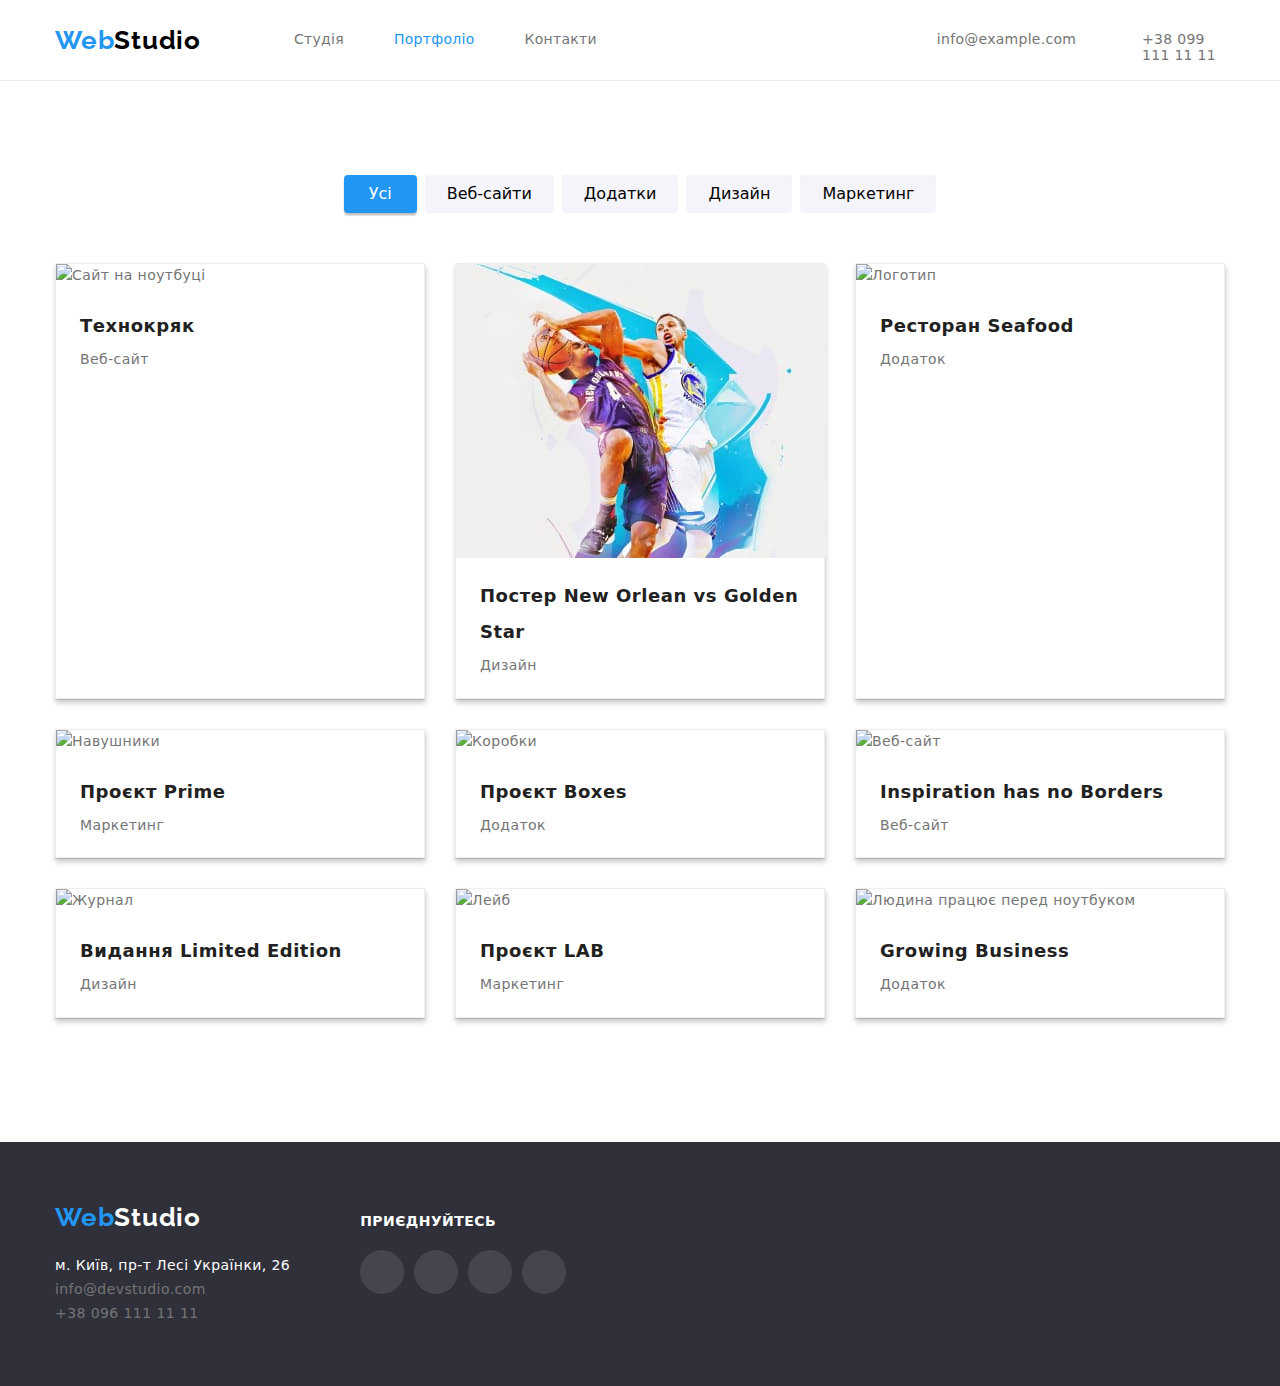
==== commit 3946c270: "commit" ====
--- a/Portfolio.html
+++ b/Portfolio.html
@@ -27,12 +27,12 @@
             <ul class="auth-nav__list">
                     <li class="auth-nav__item"><a class="auth-nav__link" href="mailto:info@example.com">
                         <svg class="auth-nav__envelope-icon" width="16" height="12">
-                            <use href="./Images/sprite.svg#icon-envelope"></use>
+                            <use href="./images/sprite.svg#icon-envelope"></use>
                         </svg>
                         info@example.com</a></li>
                     <li class="auth-nav__item"><a class="auth-nav__link" href="tel:+380991111111"> 
                         <svg class="auth-nav__smartphone-icon" width="10" height="16">
-                            <use href="./Images/sprite.svg#icon-smartphone"></use>
+                            <use href="./images/sprite.svg#icon-smartphone"></use>
                         </svg>
                         +38 099 111 11 11</a></li>
             </ul>
@@ -53,7 +53,7 @@
             <ul class="examples-list">
                 <li class="examples-card">
                     <div class="card-img">
-                        <img src="./Images/Портфоліо1.jpg" alt="Сайт на ноутбуці" width="370px"></div>
+                        <img src="./images/Портфоліо1.jpg" alt="Сайт на ноутбуці" width="370px"></div>
                     <div class="card-text">
                         <h2 class="examples-card__name">Технокряк</h2>
                         <p class="examples-card__text"> Веб-сайт</p>
@@ -69,7 +69,7 @@
                 </li>
                 <li class="examples-card">
                     <div class="card-img">
-                        <img src="./Images/Портфоліо3.jpg" alt="Логотип" width="370px"></div>
+                        <img src="./images/Портфоліо3.jpg" alt="Логотип" width="370px"></div>
                     <div class="card-text">
                         <h2 class="examples-card__name">Ресторан Seafood</h2>
                         <p class="examples-card__text">Додаток</p>
@@ -77,7 +77,7 @@
                 </li>
                 <li class="examples-card">
                     <div class="card-img">
-                        <img src="./Images/Портфоліо4.jpg" alt="Навушники" width="370px"></div>
+                        <img src="./images/Портфоліо4.jpg" alt="Навушники" width="370px"></div>
                     <div class="card-text">
                         <h2 class="examples-card__name">Проєкт Prime</h2>
                         <p class="examples-card__text">Маркетинг</p>
@@ -85,7 +85,7 @@
                 </li>
                 <li class="examples-card">
                     <div class="card-img">
-                        <img src="./Images/Портфоліо5.jpg" alt="Коробки" width="370px"></div>
+                        <img src="./images/Портфоліо5.jpg" alt="Коробки" width="370px"></div>
                     <div class="card-text">
                         <h2 class="examples-card__name">Проєкт Boxes</h2>
                         <p class="examples-card__text">Додаток</p>
@@ -93,7 +93,7 @@
                 </li>
                 <li class="examples-card">
                     <div class="card-img">
-                        <img src="./Images/Портфоліо6.jpg" alt="Веб-сайт" width="370px"></div>
+                        <img src="./images/Портфоліо6.jpg" alt="Веб-сайт" width="370px"></div>
                     <div class="card-text">
                         <h2 class="examples-card__name">Inspiration has no Borders</h2>
                         <p class="examples-card__text">Веб-сайт</p>
@@ -101,7 +101,7 @@
                 </li>
                 <li class="examples-card">
                     <div class="card-img">
-                        <img src="./Images/Портфоліо7.jpg" alt="Журнал" width="370px"></div>
+                        <img src="./images/Портфоліо7.jpg" alt="Журнал" width="370px"></div>
                     <div class="card-text">
                         <h2 class="examples-card__name">Видання Limited Edition</h2>
                         <p class="examples-card__text">Дизайн</p>
@@ -109,7 +109,7 @@
                 </li>
                 <li class="examples-card">
                     <div class="card-img">
-                        <img src="./Images/Портфоліо8.jpg" alt="Лейб" width="370px"></div>
+                        <img src="./images/Портфоліо8.jpg" alt="Лейб" width="370px"></div>
                     <div class="card-text">
                         <h2 class="examples-card__name">Проєкт LAB</h2>
                         <p class="examples-card__text">Маркетинг</p>
@@ -117,7 +117,7 @@
                 </li>
                     <li class="examples-card">
                         <div class="card-img">
-                            <img src="./Images/Портфоліо9.jpg" alt="Людина працює перед ноутбуком" width="370px"></div>
+                            <img src="./images/Портфоліо9.jpg" alt="Людина працює перед ноутбуком" width="370px"></div>
                         <div class="card-text">
                             <h2 class="examples-card__name">Growing Business</h2>
                             <p class="examples-card__text">Додаток</p>
@@ -145,28 +145,28 @@
                     <li>
                         <a class="footer-link__item" href="https://www.instagram.com/">
                             <svg class="footer-link__icon"  width="20" height="20">
-                                <use href="./Images/sprite.svg#icon-instagram"></use>
+                                <use href="./images/sprite.svg#icon-instagram"></use>
                             </svg>
                         </a>
                     </li>
                     <li>
                         <a class="footer-link__item" href="https://twitter.com/">
                             <svg class="footer-link__icon" width="20" height="20">
-                                <use href="./Images/sprite.svg#icon-twitter"></use>
+                                <use href="./images/sprite.svg#icon-twitter"></use>
                             </svg>
                         </a>
                     </li>
                     <li>
                         <a class="footer-link__item" href="https://uk-ua.facebook.com/">
                             <svg class="footer-link__icon" width="20" height="20">
-                                <use href="./Images/sprite.svg#icon-facebook"></use>
+                                <use href="./images/sprite.svg#icon-facebook"></use>
                             </svg>
                         </a>
                     </li>
                     <li>
                         <a class="footer-link__item" href="https://ua.linkedin.com/">
                             <svg class="footer-link__icon" width="20" height="20">
-                                <use href="./Images/sprite.svg#icon-linkedin"></use>
+                                <use href="./images/sprite.svg#icon-linkedin"></use>
                             </svg>
                         </a>
                     </li>
--- a/css/main.css
+++ b/css/main.css
@@ -157,7 +157,7 @@
     background: linear-gradient(
         rgba(47, 48, 58, 0.4),
         rgba(47, 48, 58, 0.4)
-      ), url(/Images/bgc-hero.jpg);
+      ), url(./images/bgc-hero.jpg);
     background-size: cover;
 }
 
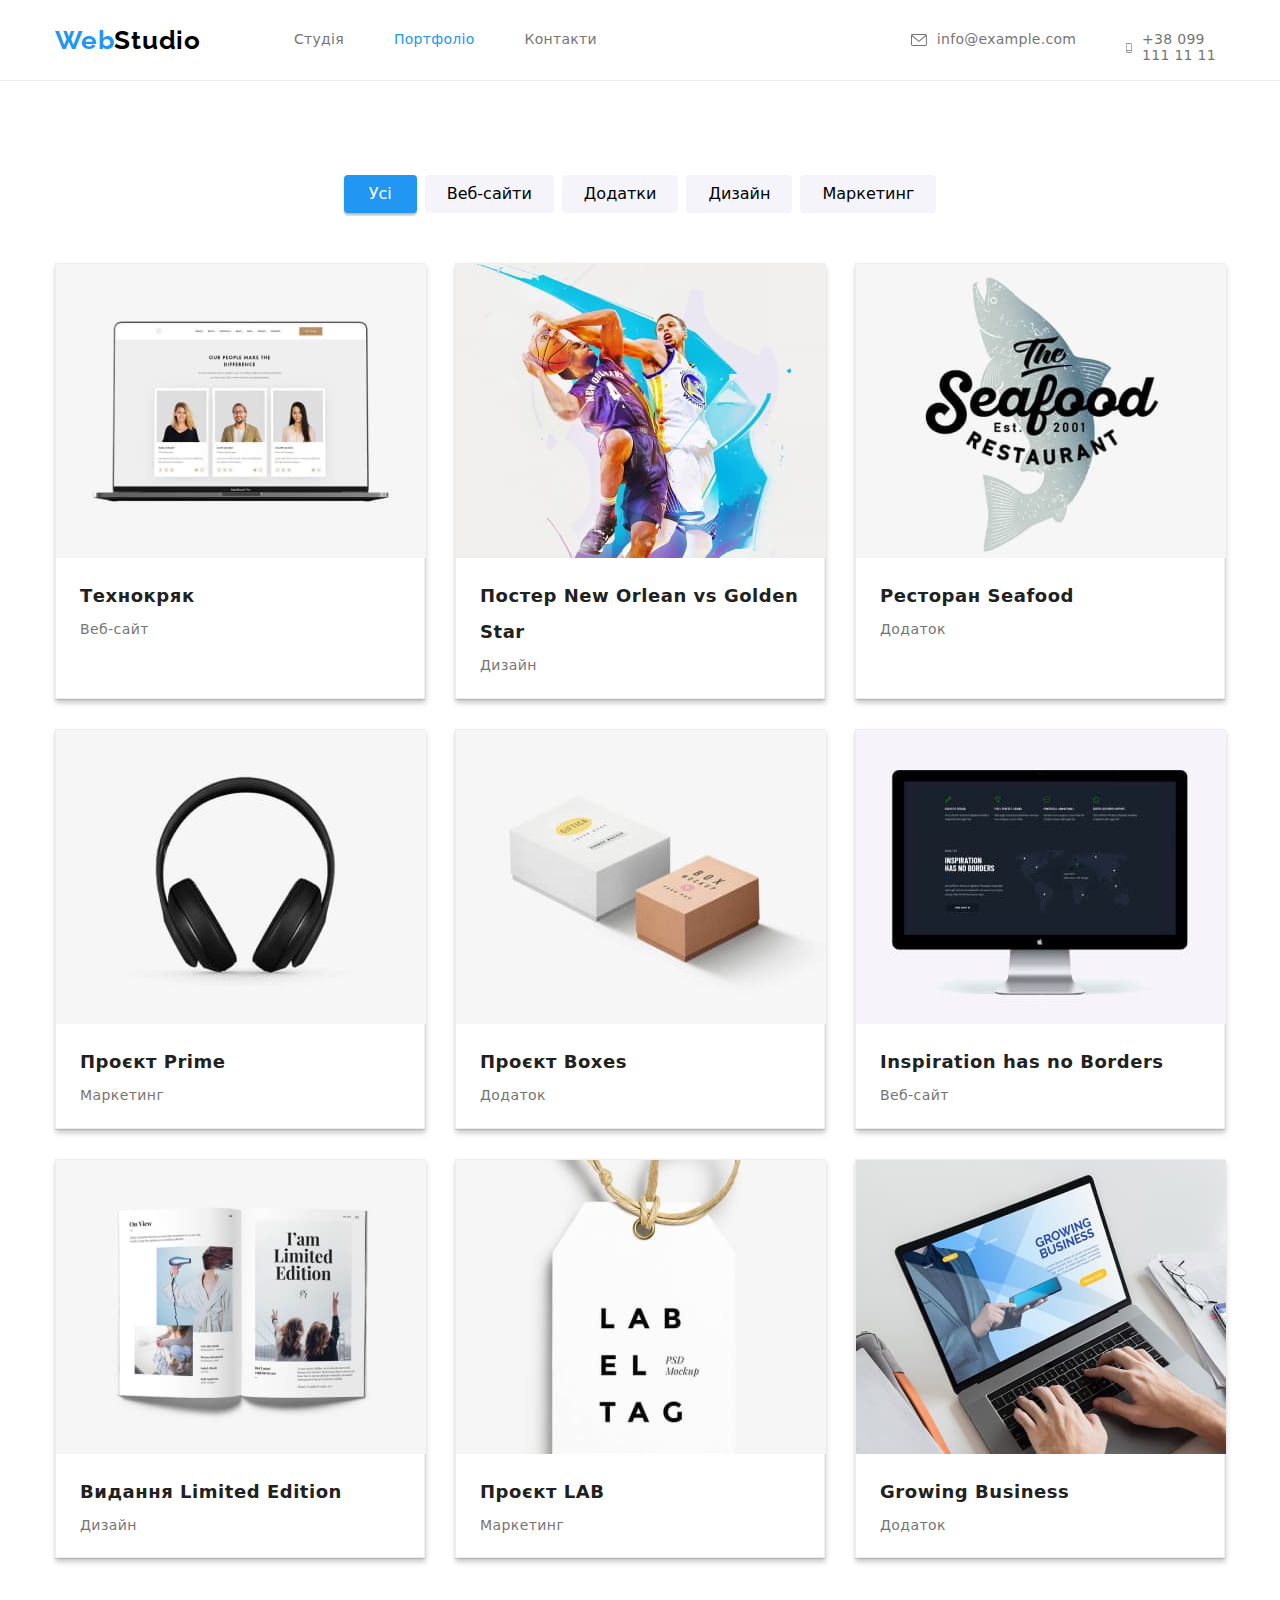
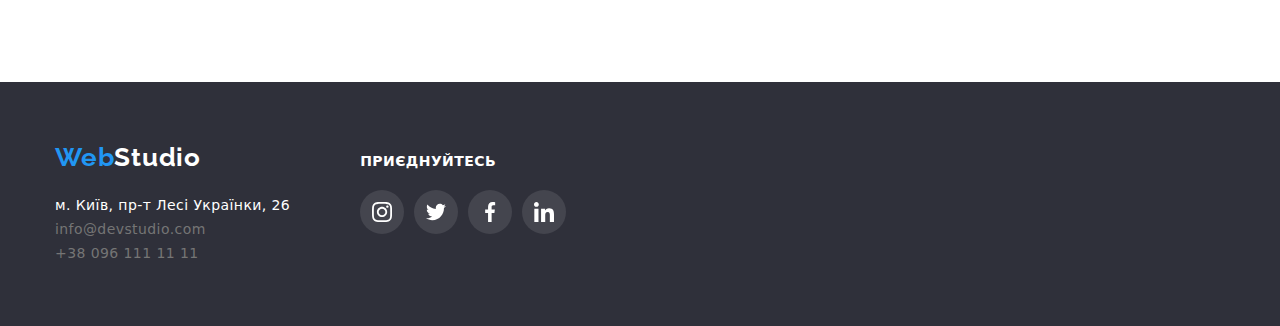
==== commit e616a4cb: "commiy" ====
--- a/Portfolio.html
+++ b/Portfolio.html
@@ -61,7 +61,7 @@
                 </li>
                 <li class="examples-card">
                     <div class="card-img">
-                        <img src="./Images/Портфоліо2.jpg" alt="Постер з баскетболістами" width="370px"></div>
+                        <img src="./images/Портфоліо2.jpg" alt="Постер з баскетболістами" width="370px"></div>
                     <div class="card-text">
                         <h2 class="examples-card__name">Постер New Orlean vs Golden Star</h2>
                         <p class="examples-card__text">Дизайн</p>
--- a/css/main.css
+++ b/css/main.css
@@ -157,7 +157,7 @@
     background: linear-gradient(
         rgba(47, 48, 58, 0.4),
         rgba(47, 48, 58, 0.4)
-      ), url(./images/bgc-hero.jpg);
+      ), url(../images/bgc-hero.jpg);
     background-size: cover;
 }
 
